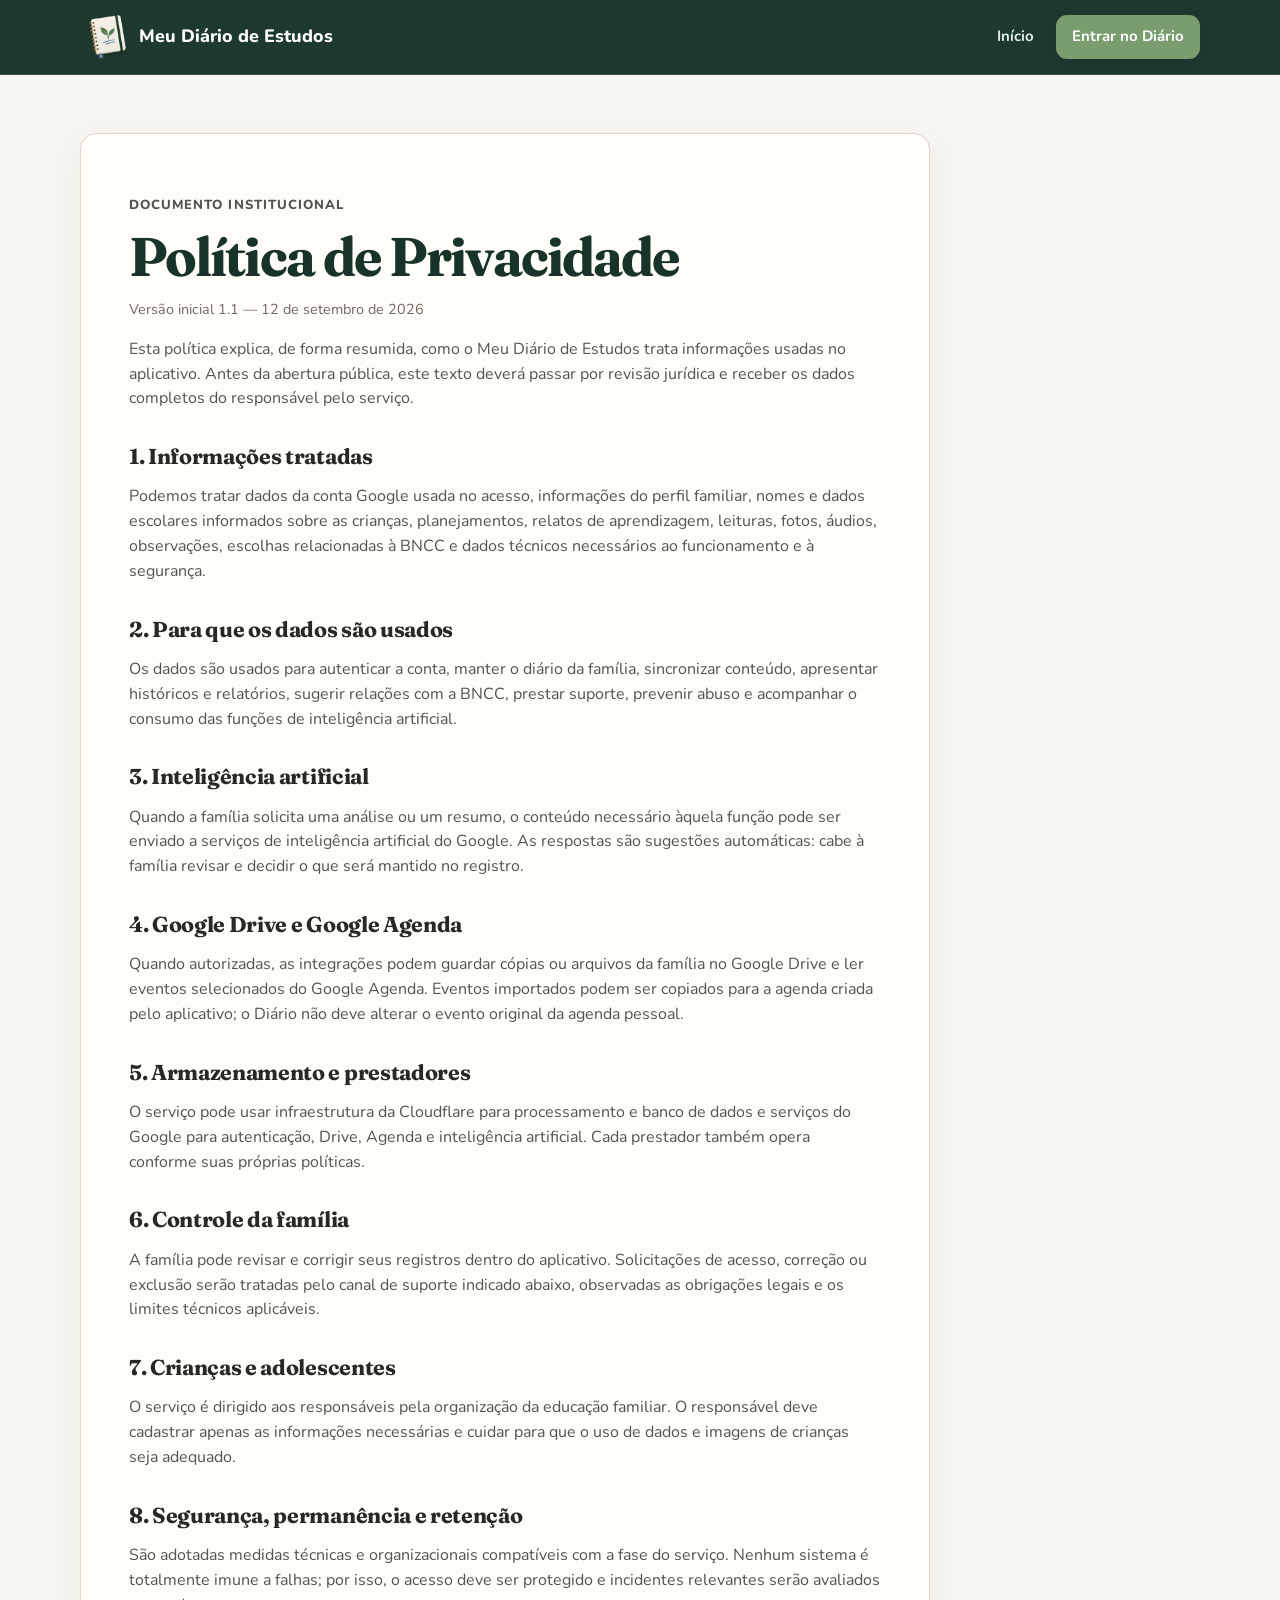
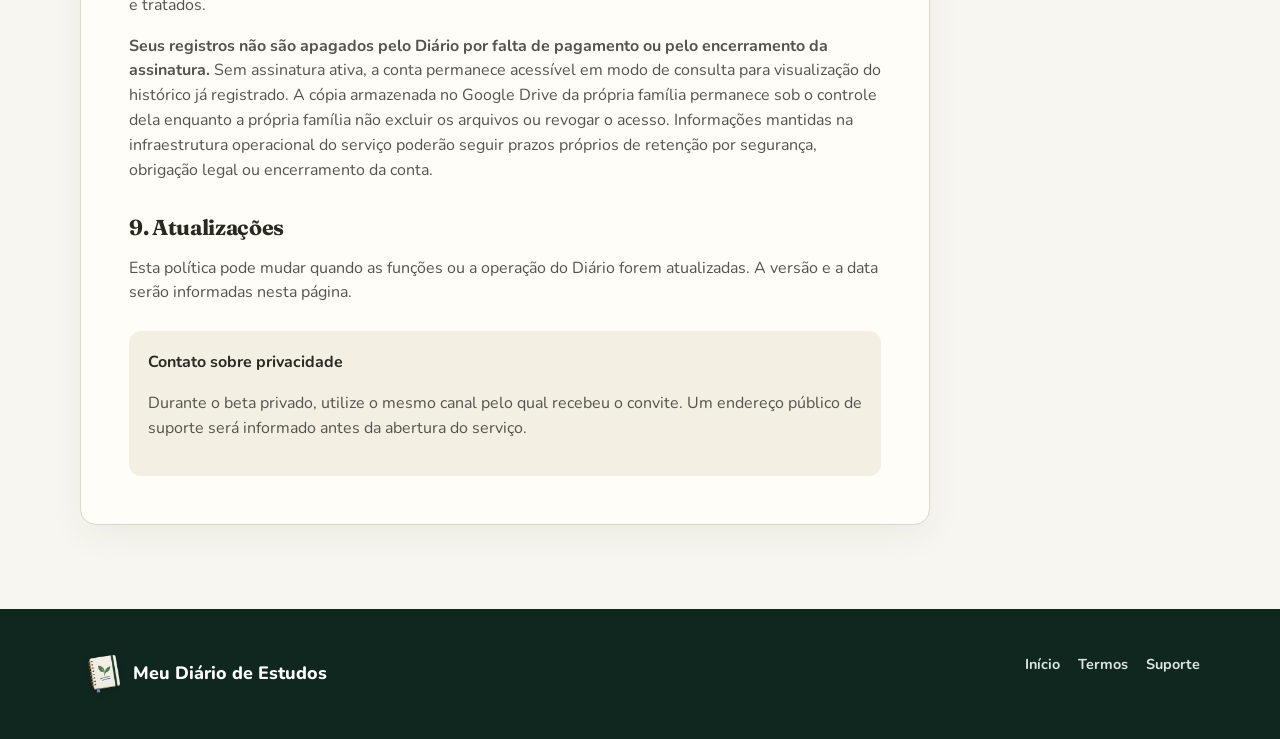
==== privacidade.html @ 9a55ae04 "Add files via upload" ====
<!doctype html><html lang="pt-BR"><head><meta charset="utf-8"><meta name="viewport" content="width=device-width,initial-scale=1"><meta name="theme-color" content="#17332a"><meta name="description" content="Política de Privacidade do Meu Diário de Estudos."><link rel="canonical" href="https://www.meudiariodeestudos.com.br/privacidade.html"><meta property="og:type" content="website"><meta property="og:locale" content="pt_BR"><meta property="og:site_name" content="Meu Diário de Estudos"><meta property="og:title" content="Política de Privacidade — Meu Diário de Estudos"><meta property="og:description" content="Saiba como o Diário trata os dados da sua família."><meta property="og:url" content="https://www.meudiariodeestudos.com.br/privacidade.html"><meta property="og:image" content="https://www.meudiariodeestudos.com.br/card-whatsapp-v2.jpg"><meta property="og:image:secure_url" content="https://www.meudiariodeestudos.com.br/card-whatsapp-v2.jpg"><meta property="og:image:type" content="image/jpeg"><meta property="og:image:width" content="1200"><meta property="og:image:height" content="630"><meta property="og:image:alt" content="Meu Diário de Estudos — planejamento, registros e BNCC em um só lugar"><meta name="twitter:card" content="summary_large_image"><meta name="twitter:image" content="https://www.meudiariodeestudos.com.br/card-whatsapp-v2.jpg"><link rel="icon" type="image/png" href="favicon-64.png"><title>Política de Privacidade — Meu Diário de Estudos</title><link rel="stylesheet" href="styles.css?v=1.5"></head><body>
<header class="site-header"><div class="container header-inner"><a class="brand" href="index.html"><img class="brand-mark" src="logo-diario.png?v=1.5" alt="" aria-hidden="true"><span>Meu Diário de Estudos</span></a><nav class="nav"><a href="index.html">Início</a><a class="nav-cta" href="https://app.meudiariodeestudos.com.br/">Entrar no Diário</a></nav></div></header>
<main class="legal-main"><div class="container"><article class="legal-card"><p class="section-kicker">Documento institucional</p><h1>Política de Privacidade</h1><p class="updated">Versão inicial 1.1 — 12 de setembro de 2026</p>
<p>Esta política explica, de forma resumida, como o Meu Diário de Estudos trata informações usadas no aplicativo. Antes da abertura pública, este texto deverá passar por revisão jurídica e receber os dados completos do responsável pelo serviço.</p>
<h2>1. Informações tratadas</h2><p>Podemos tratar dados da conta Google usada no acesso, informações do perfil familiar, nomes e dados escolares informados sobre as crianças, planejamentos, relatos de aprendizagem, leituras, fotos, áudios, observações, escolhas relacionadas à BNCC e dados técnicos necessários ao funcionamento e à segurança.</p>
<h2>2. Para que os dados são usados</h2><p>Os dados são usados para autenticar a conta, manter o diário da família, sincronizar conteúdo, apresentar históricos e relatórios, sugerir relações com a BNCC, prestar suporte, prevenir abuso e acompanhar o consumo das funções de inteligência artificial.</p>
<h2>3. Inteligência artificial</h2><p>Quando a família solicita uma análise ou um resumo, o conteúdo necessário àquela função pode ser enviado a serviços de inteligência artificial do Google. As respostas são sugestões automáticas: cabe à família revisar e decidir o que será mantido no registro.</p>
<h2>4. Google Drive e Google Agenda</h2><p>Quando autorizadas, as integrações podem guardar cópias ou arquivos da família no Google Drive e ler eventos selecionados do Google Agenda. Eventos importados podem ser copiados para a agenda criada pelo aplicativo; o Diário não deve alterar o evento original da agenda pessoal.</p>
<h2>5. Armazenamento e prestadores</h2><p>O serviço pode usar infraestrutura da Cloudflare para processamento e banco de dados e serviços do Google para autenticação, Drive, Agenda e inteligência artificial. Cada prestador também opera conforme suas próprias políticas.</p>
<h2>6. Controle da família</h2><p>A família pode revisar e corrigir seus registros dentro do aplicativo. Solicitações de acesso, correção ou exclusão serão tratadas pelo canal de suporte indicado abaixo, observadas as obrigações legais e os limites técnicos aplicáveis.</p>
<h2>7. Crianças e adolescentes</h2><p>O serviço é dirigido aos responsáveis pela organização da educação familiar. O responsável deve cadastrar apenas as informações necessárias e cuidar para que o uso de dados e imagens de crianças seja adequado.</p>
<h2>8. Segurança, permanência e retenção</h2><p>São adotadas medidas técnicas e organizacionais compatíveis com a fase do serviço. Nenhum sistema é totalmente imune a falhas; por isso, o acesso deve ser protegido e incidentes relevantes serão avaliados e tratados.</p><p><strong>Seus registros não são apagados pelo Diário por falta de pagamento ou pelo encerramento da assinatura.</strong> Sem assinatura ativa, a conta permanece acessível em modo de consulta para visualização do histórico já registrado. A cópia armazenada no Google Drive da própria família permanece sob o controle dela enquanto a própria família não excluir os arquivos ou revogar o acesso. Informações mantidas na infraestrutura operacional do serviço poderão seguir prazos próprios de retenção por segurança, obrigação legal ou encerramento da conta.</p>
<h2>9. Atualizações</h2><p>Esta política pode mudar quando as funções ou a operação do Diário forem atualizadas. A versão e a data serão informadas nesta página.</p>
<div class="support-box"><strong>Contato sobre privacidade</strong><p>Durante o beta privado, utilize o mesmo canal pelo qual recebeu o convite. Um endereço público de suporte será informado antes da abertura do serviço.</p></div>
</article></div></main><footer class="site-footer"><div class="container footer-grid"><div class="footer-brand"><a class="brand" href="index.html"><img class="brand-mark" src="logo-diario.png?v=1.5" alt="" aria-hidden="true"><span>Meu Diário de Estudos</span></a></div><nav class="footer-links"><a href="index.html">Início</a><a href="termos.html">Termos</a><a href="suporte.html">Suporte</a></nav></div></footer></body></html>
---- styles.css ----
@import url('https://fonts.googleapis.com/css2?family=Fraunces:opsz,wght@9..144,700;9..144,800&family=Nunito:wght@400;600;700;800&display=swap');

:root {
  --forest: #17332a;
  --forest-2: #21483b;
  --ink: #292922;
  --muted: #6d6a61;
  --paper: #fffdf8;
  --cream: #f3efe3;
  --sand: #e7dfcf;
  --blue: #6b8cae;
  --green: #7a9d6f;
  --gold: #d49b36;
  --line: #ded6c7;
  --shadow: 0 18px 50px rgba(23, 51, 42, .12);
}

* { box-sizing: border-box; }
html { scroll-behavior: smooth; }
body {
  margin: 0;
  background: #f8f6f0;
  color: var(--ink);
  font-family: "Nunito", Arial, Helvetica, sans-serif;
  font-size: 16px;
  line-height: 1.55;
}
a { color: inherit; }
img, svg { display: block; }
.container { width: min(1120px, calc(100% - 40px)); margin-inline: auto; }
.skip-link { position: fixed; left: 12px; top: -80px; z-index: 100; background: #fff; padding: 10px 14px; border-radius: 8px; }
.skip-link:focus { top: 12px; }

.site-header {
  position: sticky;
  top: 0;
  z-index: 30;
  color: #fff;
  background: rgba(23, 51, 42, .97);
  border-bottom: 1px solid rgba(255,255,255,.12);
  backdrop-filter: blur(10px);
}
.header-inner { min-height: 74px; display: flex; align-items: center; justify-content: space-between; gap: 24px; }
.brand { display: inline-flex; align-items: center; gap: 11px; text-decoration: none; font-weight: 800; font-size: 1.12rem; white-space: nowrap; }
.brand-mark { width: 48px; height: 48px; object-fit: contain; filter: drop-shadow(0 2px 2px rgba(0,0,0,.16)); }
.nav { display: flex; align-items: center; gap: 22px; }
.nav a { color: #e4ece8; text-decoration: none; font-weight: 700; font-size: .94rem; }
.nav a:hover, .nav a:focus-visible { color: #fff; }
.nav .nav-cta { background: var(--green); color: #fff; padding: 10px 16px; border-radius: 11px; box-shadow: 0 5px 14px rgba(5, 24, 17, .18); }
.nav .nav-cta:hover, .nav .nav-cta:focus-visible { background: #86a77c; color: #fff; }

.hero { position: relative; overflow: hidden; background: var(--forest); color: #fff; padding: 82px 0 94px; }
.hero::before { content: ""; position: absolute; inset: 0; background: radial-gradient(circle at 78% 18%, rgba(122,157,111,.26), transparent 30%), radial-gradient(circle at 5% 95%, rgba(107,140,174,.20), transparent 28%); }
.hero-grid { position: relative; display: grid; grid-template-columns: 1.08fr .92fr; gap: 58px; align-items: center; }
.eyebrow { display: inline-flex; align-items: center; gap: 8px; margin: 0 0 18px; color: #cfddd7; font-weight: 800; font-size: .83rem; letter-spacing: .07em; text-transform: uppercase; }
.eyebrow-dot { width: 8px; height: 8px; border-radius: 50%; background: #9abc8f; }
h1, h2 { font-family: "Fraunces", Georgia, serif; }
h1 { margin: 0; max-width: 740px; font-size: clamp(2.45rem, 6vw, 4.6rem); line-height: 1.02; letter-spacing: -.035em; }
.hero-copy { max-width: 650px; margin: 25px 0 0; color: #d7e1dc; font-size: clamp(1.05rem, 2vw, 1.22rem); }
.actions { display: flex; gap: 12px; flex-wrap: wrap; margin-top: 30px; }
.button { display: inline-flex; align-items: center; justify-content: center; min-height: 48px; padding: 11px 19px; border-radius: 11px; text-decoration: none; font-weight: 700; border: 2px solid transparent; transition: transform .16s ease, background .16s ease, border-color .16s ease, box-shadow .16s ease; }
.button.primary { background: var(--green); color: #fff; box-shadow: 0 6px 16px rgba(5, 24, 17, .18); }
.button.primary:hover, .button.primary:focus-visible { background: #86a77c; }
.button.secondary { border-color: rgba(255,255,255,.68); color: #fff; background: transparent; }
.button.secondary:hover, .button.secondary:focus-visible { background: rgba(255,255,255,.08); border-color: #fff; }
.button.light { background: var(--paper); color: var(--forest); border-color: var(--line); }
.button.light:hover, .button.light:focus-visible { background: var(--cream); border-color: #c8bfaf; }
.button:hover { transform: translateY(-1px); }
.button:focus-visible, .nav a:focus-visible, .footer-links a:focus-visible { outline: 3px solid #d5b36b; outline-offset: 3px; }

.product-card { position: relative; background: var(--paper); color: var(--ink); border: 1px solid rgba(255,255,255,.4); border-radius: 20px; padding: 18px; box-shadow: 0 28px 65px rgba(4,19,14,.32); }
.product-bar { background: var(--forest-2); color: #fff; border-radius: 12px 12px 5px 5px; padding: 12px 14px; display: flex; justify-content: space-between; align-items: center; }
.product-title { font-weight: 800; }
.sync { font-size: .78rem; color: #d7e1dc; }
.product-tabs { display: grid; grid-template-columns: repeat(4, 1fr); gap: 4px; padding: 8px 0 14px; border-bottom: 1px solid var(--line); }
.product-tabs span { text-align: center; color: var(--muted); font-weight: 700; font-size: .76rem; padding: 7px 3px; }
.product-tabs .active { color: var(--forest); background: var(--cream); border-radius: 7px; }
.day-card { margin-top: 14px; border: 1px solid var(--line); border-left: 4px solid var(--blue); border-radius: 10px; padding: 14px; }
.day-meta { color: var(--muted); font-size: .78rem; font-weight: 700; }
.day-title { margin: 3px 0 4px; font-weight: 800; }
.day-text { margin: 0; color: var(--muted); font-size: .88rem; }
.mini-row { display: grid; grid-template-columns: repeat(3, 1fr); gap: 8px; margin-top: 12px; }
.mini { background: var(--cream); border-radius: 9px; padding: 10px 7px; text-align: center; }
.mini strong { display: block; color: var(--forest); font-size: 1.1rem; }
.mini span { color: var(--muted); font-size: .68rem; }

section { padding: 86px 0; }
.ownership { padding: 0; position: relative; z-index: 4; margin-top: -34px; }
.ownership-card {
  display: grid;
  grid-template-columns: auto 1fr minmax(250px, .62fr);
  gap: 22px;
  align-items: center;
  background: var(--paper);
  border: 1px solid var(--line);
  border-radius: 18px;
  padding: 27px 30px;
  box-shadow: var(--shadow);
}
.ownership-icon { width: 54px; height: 54px; display: grid; place-items: center; border-radius: 50%; background: var(--forest); color: #fff; font-size: 1.5rem; font-weight: 900; }
.ownership-copy h2 { margin: 4px 0 7px; font-size: clamp(1.55rem, 3vw, 2.15rem); letter-spacing: -.025em; }
.ownership-copy p { margin: 0; color: var(--muted); }
.ownership-points { display: grid; gap: 8px; padding-left: 22px; border-left: 1px solid var(--line); color: var(--forest); font-weight: 800; font-size: .92rem; }
.section-head { max-width: 720px; margin-bottom: 38px; }
.section-kicker { color: var(--forest); font-weight: 800; font-size: .82rem; letter-spacing: .08em; text-transform: uppercase; }
h2 { margin: 7px 0 12px; font-size: clamp(2rem, 4vw, 3.15rem); line-height: 1.08; letter-spacing: -.035em; }
.section-head p { margin: 0; color: var(--muted); font-size: 1.08rem; }
.features { display: grid; grid-template-columns: repeat(3, 1fr); gap: 18px; }
.feature { background: var(--paper); border: 1px solid var(--line); border-radius: 15px; padding: 28px; box-shadow: 0 8px 24px rgba(23,51,42,.05); }
.feature-icon { width: 42px; height: 42px; display: grid; place-items: center; border-radius: 11px; background: var(--cream); color: var(--forest); font-size: 1.25rem; }
.feature h3 { margin: 17px 0 7px; font-size: 1.13rem; }
.feature p { margin: 0; color: var(--muted); font-size: .96rem; }

.how { background: var(--cream); }
.steps { display: grid; grid-template-columns: repeat(3, 1fr); gap: 28px; counter-reset: step; }
.step { position: relative; padding-top: 60px; }
.step::before { counter-increment: step; content: "0" counter(step); position: absolute; inset: 0 auto auto 0; color: var(--forest); font-size: 2rem; line-height: 1; font-weight: 900; border-bottom: 4px solid var(--green); padding-bottom: 6px; }
.step h3 { margin: 0 0 7px; }
.step p { margin: 0; color: var(--muted); }

.principles-grid { display: grid; grid-template-columns: .85fr 1.15fr; gap: 50px; align-items: start; }
.principles-note { background: var(--forest); color: #fff; border-radius: 18px; padding: 28px; box-shadow: var(--shadow); }
.principles-note h2 { font-size: 2.2rem; margin-top: 0; }
.principles-note p { color: #d7e1dc; }
.check-list { display: grid; gap: 14px; }
.check { display: grid; grid-template-columns: 36px 1fr; gap: 13px; align-items: start; padding: 18px; border: 1px solid var(--line); border-radius: 13px; background: var(--paper); }
.check-badge { width: 36px; height: 36px; display: grid; place-items: center; border-radius: 50%; background: #e3ebdd; color: var(--forest); font-weight: 900; }
.check h3 { margin: 1px 0 3px; font-size: 1rem; }
.check p { margin: 0; color: var(--muted); font-size: .93rem; }

.cta { padding-top: 10px; padding-bottom: 92px; }
.cta-box { background: linear-gradient(125deg, var(--forest), #295444); color: #fff; border-radius: 20px; padding: 42px; display: flex; align-items: center; justify-content: space-between; gap: 30px; }
.cta-box h2 { margin: 0 0 8px; font-size: clamp(1.8rem, 4vw, 2.65rem); }
.cta-box p { margin: 0; color: #d7e1dc; }

.site-footer { background: #10271f; color: #dce6e1; padding: 44px 0; }
.footer-grid { display: flex; justify-content: space-between; gap: 30px; align-items: flex-start; }
.footer-copy { margin-top: 12px; max-width: 460px; color: #bfcfc7; font-size: .9rem; }
.footer-brand { display: grid; gap: 12px; }
.footer-brand .brand-mark { width: 42px; height: 42px; }
.footer-brand .brand { color: #fff; }
.footer-links { display: flex; gap: 18px; flex-wrap: wrap; }
.footer-links a { color: #dce6e1; text-decoration: none; font-weight: 700; font-size: .9rem; }

.legal-main { min-height: calc(100vh - 180px); padding: 58px 0 84px; }
.legal-card { max-width: 850px; background: var(--paper); border: 1px solid var(--line); border-radius: 16px; padding: clamp(24px, 5vw, 48px); box-shadow: 0 10px 35px rgba(23,51,42,.06); }
.legal-card h1 { color: var(--forest); font-size: clamp(2.1rem, 5vw, 3.4rem); }
.legal-card h2 { font-size: 1.35rem; margin-top: 34px; letter-spacing: -.015em; }
.legal-card p, .legal-card li { color: #55534d; }
.legal-card .updated { color: var(--muted); font-size: .9rem; }
.legal-card a { color: var(--forest); font-weight: 700; }
.support-box { margin-top: 26px; padding: 19px; background: var(--cream); border-radius: 12px; }

@media (max-width: 900px) {
  .hero-grid, .principles-grid { grid-template-columns: 1fr; }
  .ownership-card { grid-template-columns: auto 1fr; }
  .ownership-points { grid-column: 2; border-left: 0; padding-left: 0; }
  .hero-grid { gap: 46px; }
  .product-card { max-width: 620px; }
  .features { grid-template-columns: repeat(2, 1fr); }
}
@media (max-width: 700px) {
  .container { width: min(100% - 28px, 1120px); }
  .header-inner { min-height: 66px; }
  .nav a:not(.nav-cta) { display: none; }
  .brand { font-size: 1rem; }
  .brand-mark { width: 31px; height: 31px; }
  .hero { padding: 58px 0 68px; }
  .ownership { margin-top: -24px; }
  .ownership-card { grid-template-columns: 1fr; padding: 23px; }
  .ownership-points { grid-column: auto; border-top: 1px solid var(--line); padding-top: 17px; }
  .features, .steps { grid-template-columns: 1fr; }
  section { padding: 64px 0; }
  .cta-box, .footer-grid { flex-direction: column; align-items: flex-start; }
  .cta-box { padding: 28px; }
  .actions .button { width: 100%; }
}
@media (max-width: 420px) {
  .nav-cta { padding: 9px 11px !important; font-size: .84rem !important; }
  .brand span { max-width: 146px; white-space: normal; line-height: 1.05; }
  .product-card { padding: 11px; }
}
@media (prefers-reduced-motion: reduce) { html { scroll-behavior: auto; } .button:hover { transform: none; } }
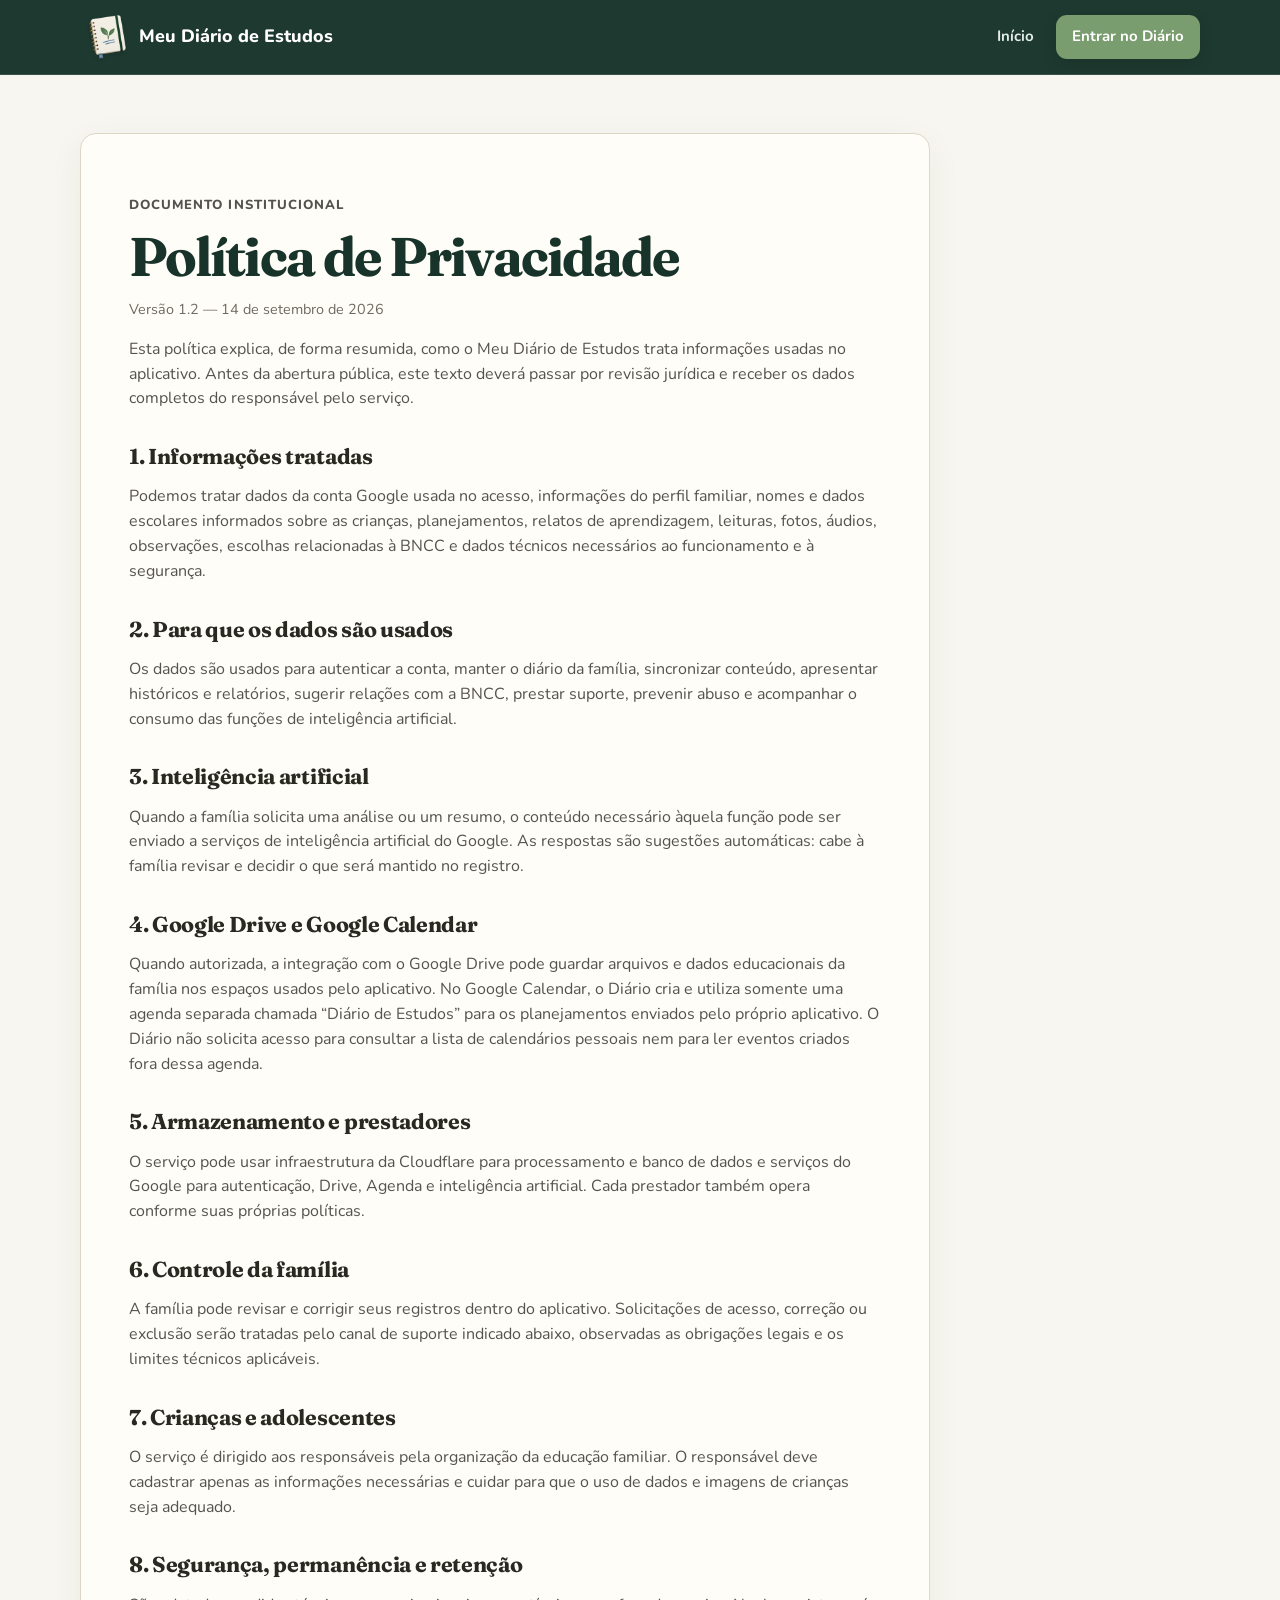
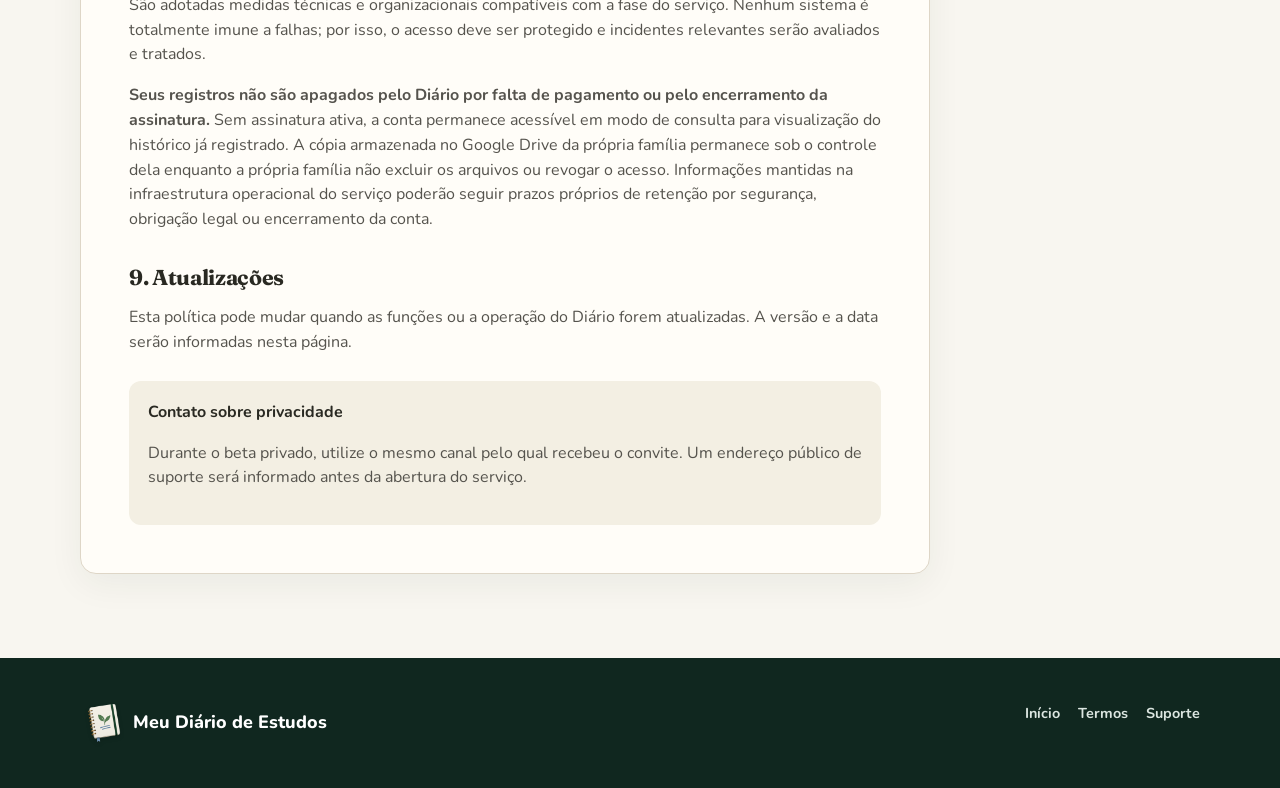
==== commit a6b0ddf8: "Add files via upload" ====
--- a/privacidade.html
+++ b/privacidade.html
@@ -1,15 +1,15 @@
-<!doctype html><html lang="pt-BR"><head><meta charset="utf-8"><meta name="viewport" content="width=device-width,initial-scale=1"><meta name="theme-color" content="#17332a"><meta name="description" content="Política de Privacidade do Meu Diário de Estudos."><link rel="canonical" href="https://www.meudiariodeestudos.com.br/privacidade.html"><meta property="og:type" content="website"><meta property="og:locale" content="pt_BR"><meta property="og:site_name" content="Meu Diário de Estudos"><meta property="og:title" content="Política de Privacidade — Meu Diário de Estudos"><meta property="og:description" content="Saiba como o Diário trata os dados da sua família."><meta property="og:url" content="https://www.meudiariodeestudos.com.br/privacidade.html"><meta property="og:image" content="https://www.meudiariodeestudos.com.br/card-whatsapp-v2.jpg"><meta property="og:image:secure_url" content="https://www.meudiariodeestudos.com.br/card-whatsapp-v2.jpg"><meta property="og:image:type" content="image/jpeg"><meta property="og:image:width" content="1200"><meta property="og:image:height" content="630"><meta property="og:image:alt" content="Meu Diário de Estudos — planejamento, registros e BNCC em um só lugar"><meta name="twitter:card" content="summary_large_image"><meta name="twitter:image" content="https://www.meudiariodeestudos.com.br/card-whatsapp-v2.jpg"><link rel="icon" type="image/png" href="favicon-64.png"><title>Política de Privacidade — Meu Diário de Estudos</title><link rel="stylesheet" href="styles.css?v=1.5"></head><body>
-<header class="site-header"><div class="container header-inner"><a class="brand" href="index.html"><img class="brand-mark" src="logo-diario.png?v=1.5" alt="" aria-hidden="true"><span>Meu Diário de Estudos</span></a><nav class="nav"><a href="index.html">Início</a><a class="nav-cta" href="https://app.meudiariodeestudos.com.br/">Entrar no Diário</a></nav></div></header>
-<main class="legal-main"><div class="container"><article class="legal-card"><p class="section-kicker">Documento institucional</p><h1>Política de Privacidade</h1><p class="updated">Versão inicial 1.1 — 12 de setembro de 2026</p>
+<!doctype html><html lang="pt-BR"><head><meta charset="utf-8"><meta name="viewport" content="width=device-width,initial-scale=1"><meta name="theme-color" content="#17332a"><meta name="description" content="Política de Privacidade do Meu Diário de Estudos."><link rel="canonical" href="https://www.meudiariodeestudos.com.br/privacidade.html"><meta property="og:type" content="website"><meta property="og:locale" content="pt_BR"><meta property="og:site_name" content="Meu Diário de Estudos"><meta property="og:title" content="Política de Privacidade — Meu Diário de Estudos"><meta property="og:description" content="Saiba como o Diário trata os dados da sua família."><meta property="og:url" content="https://www.meudiariodeestudos.com.br/privacidade.html"><meta property="og:image" content="https://www.meudiariodeestudos.com.br/card-whatsapp-v2.jpg"><meta property="og:image:secure_url" content="https://www.meudiariodeestudos.com.br/card-whatsapp-v2.jpg"><meta property="og:image:type" content="image/jpeg"><meta property="og:image:width" content="1200"><meta property="og:image:height" content="630"><meta property="og:image:alt" content="Meu Diário de Estudos — planejamento, registros e BNCC em um só lugar"><meta name="twitter:card" content="summary_large_image"><meta name="twitter:image" content="https://www.meudiariodeestudos.com.br/card-whatsapp-v2.jpg"><link rel="icon" type="image/png" href="favicon-64.png"><title>Política de Privacidade — Meu Diário de Estudos</title><link rel="stylesheet" href="styles.css?v=1.9"></head><body>
+<header class="site-header"><div class="container header-inner"><a class="brand" href="index.html"><img class="brand-mark" src="logo-diario.png?v=1.9" alt="" aria-hidden="true"><span>Meu Diário de Estudos</span></a><nav class="nav"><a href="index.html">Início</a><a class="nav-cta" href="https://app.meudiariodeestudos.com.br/">Entrar no Diário</a></nav></div></header>
+<main class="legal-main"><div class="container"><article class="legal-card"><p class="section-kicker">Documento institucional</p><h1>Política de Privacidade</h1><p class="updated">Versão 1.2 — 14 de setembro de 2026</p>
 <p>Esta política explica, de forma resumida, como o Meu Diário de Estudos trata informações usadas no aplicativo. Antes da abertura pública, este texto deverá passar por revisão jurídica e receber os dados completos do responsável pelo serviço.</p>
 <h2>1. Informações tratadas</h2><p>Podemos tratar dados da conta Google usada no acesso, informações do perfil familiar, nomes e dados escolares informados sobre as crianças, planejamentos, relatos de aprendizagem, leituras, fotos, áudios, observações, escolhas relacionadas à BNCC e dados técnicos necessários ao funcionamento e à segurança.</p>
 <h2>2. Para que os dados são usados</h2><p>Os dados são usados para autenticar a conta, manter o diário da família, sincronizar conteúdo, apresentar históricos e relatórios, sugerir relações com a BNCC, prestar suporte, prevenir abuso e acompanhar o consumo das funções de inteligência artificial.</p>
 <h2>3. Inteligência artificial</h2><p>Quando a família solicita uma análise ou um resumo, o conteúdo necessário àquela função pode ser enviado a serviços de inteligência artificial do Google. As respostas são sugestões automáticas: cabe à família revisar e decidir o que será mantido no registro.</p>
-<h2>4. Google Drive e Google Agenda</h2><p>Quando autorizadas, as integrações podem guardar cópias ou arquivos da família no Google Drive e ler eventos selecionados do Google Agenda. Eventos importados podem ser copiados para a agenda criada pelo aplicativo; o Diário não deve alterar o evento original da agenda pessoal.</p>
+<h2>4. Google Drive e Google Calendar</h2><p>Quando autorizada, a integração com o Google Drive pode guardar arquivos e dados educacionais da família nos espaços usados pelo aplicativo. No Google Calendar, o Diário cria e utiliza somente uma agenda separada chamada “Diário de Estudos” para os planejamentos enviados pelo próprio aplicativo. O Diário não solicita acesso para consultar a lista de calendários pessoais nem para ler eventos criados fora dessa agenda.</p>
 <h2>5. Armazenamento e prestadores</h2><p>O serviço pode usar infraestrutura da Cloudflare para processamento e banco de dados e serviços do Google para autenticação, Drive, Agenda e inteligência artificial. Cada prestador também opera conforme suas próprias políticas.</p>
 <h2>6. Controle da família</h2><p>A família pode revisar e corrigir seus registros dentro do aplicativo. Solicitações de acesso, correção ou exclusão serão tratadas pelo canal de suporte indicado abaixo, observadas as obrigações legais e os limites técnicos aplicáveis.</p>
 <h2>7. Crianças e adolescentes</h2><p>O serviço é dirigido aos responsáveis pela organização da educação familiar. O responsável deve cadastrar apenas as informações necessárias e cuidar para que o uso de dados e imagens de crianças seja adequado.</p>
 <h2>8. Segurança, permanência e retenção</h2><p>São adotadas medidas técnicas e organizacionais compatíveis com a fase do serviço. Nenhum sistema é totalmente imune a falhas; por isso, o acesso deve ser protegido e incidentes relevantes serão avaliados e tratados.</p><p><strong>Seus registros não são apagados pelo Diário por falta de pagamento ou pelo encerramento da assinatura.</strong> Sem assinatura ativa, a conta permanece acessível em modo de consulta para visualização do histórico já registrado. A cópia armazenada no Google Drive da própria família permanece sob o controle dela enquanto a própria família não excluir os arquivos ou revogar o acesso. Informações mantidas na infraestrutura operacional do serviço poderão seguir prazos próprios de retenção por segurança, obrigação legal ou encerramento da conta.</p>
 <h2>9. Atualizações</h2><p>Esta política pode mudar quando as funções ou a operação do Diário forem atualizadas. A versão e a data serão informadas nesta página.</p>
 <div class="support-box"><strong>Contato sobre privacidade</strong><p>Durante o beta privado, utilize o mesmo canal pelo qual recebeu o convite. Um endereço público de suporte será informado antes da abertura do serviço.</p></div>
-</article></div></main><footer class="site-footer"><div class="container footer-grid"><div class="footer-brand"><a class="brand" href="index.html"><img class="brand-mark" src="logo-diario.png?v=1.5" alt="" aria-hidden="true"><span>Meu Diário de Estudos</span></a></div><nav class="footer-links"><a href="index.html">Início</a><a href="termos.html">Termos</a><a href="suporte.html">Suporte</a></nav></div></footer></body></html>
+</article></div></main><footer class="site-footer"><div class="container footer-grid"><div class="footer-brand"><a class="brand" href="index.html"><img class="brand-mark" src="logo-diario.png?v=1.9" alt="" aria-hidden="true"><span>Meu Diário de Estudos</span></a></div><nav class="footer-links"><a href="index.html">Início</a><a href="termos.html">Termos</a><a href="suporte.html">Suporte</a></nav></div></footer></body></html>
--- a/styles.css
+++ b/styles.css
@@ -69,6 +69,7 @@
 .button:focus-visible, .nav a:focus-visible, .footer-links a:focus-visible { outline: 3px solid #d5b36b; outline-offset: 3px; }
 
 .product-card { position: relative; background: var(--paper); color: var(--ink); border: 1px solid rgba(255,255,255,.4); border-radius: 20px; padding: 18px; box-shadow: 0 28px 65px rgba(4,19,14,.32); }
+.product-card-mobile { display: none; }
 .product-bar { background: var(--forest-2); color: #fff; border-radius: 12px 12px 5px 5px; padding: 12px 14px; display: flex; justify-content: space-between; align-items: center; }
 .product-title { font-weight: 800; }
 .sync { font-size: .78rem; color: #d7e1dc; }
@@ -83,6 +84,25 @@
 .mini { background: var(--cream); border-radius: 9px; padding: 10px 7px; text-align: center; }
 .mini strong { display: block; color: var(--forest); font-size: 1.1rem; }
 .mini span { color: var(--muted); font-size: .68rem; }
+.mobile-product-head { background: var(--forest-2); color: #fff; border-radius: 14px 14px 6px 6px; padding: 14px; display: grid; justify-items: center; gap: 7px; }
+.mobile-product-brand { display: flex; align-items: center; gap: 8px; }
+.mobile-product-brand img { width: 29px; height: 29px; object-fit: contain; }
+.mobile-sync { font-size: .72rem; color: #d7e1dc; }
+.mobile-sync span { color: #91b983; }
+.mobile-today-card { border: 1px solid var(--line); border-radius: 12px; padding: 16px; margin: 12px 0; }
+.mobile-today-card h3 { margin: 2px 0 0; font-family: "Fraunces", Georgia, serif; font-size: 1.45rem; }
+.mobile-date { color: var(--muted); font-size: .78rem; }
+.mobile-child { display: grid; grid-template-columns: 1fr auto; gap: 4px 10px; margin-top: 14px; border: 1px solid var(--line); border-radius: 10px; padding: 11px; }
+.mobile-child span { grid-column: 1 / -1; color: var(--muted); font-size: .7rem; }
+.mobile-child strong { font-size: .8rem; }
+.mobile-primary-action { margin-top: 10px; background: var(--green); color: #fff; border-radius: 10px; padding: 11px; text-align: center; font-weight: 800; font-size: .82rem; }
+.mobile-secondary-actions { display: grid; grid-template-columns: 1fr auto; gap: 7px; margin-top: 8px; }
+.mobile-secondary-actions span { border: 1px solid var(--line); border-radius: 9px; padding: 9px 7px; text-align: center; color: var(--forest); font-size: .7rem; font-weight: 800; }
+.mobile-tabbar { display: grid; grid-template-columns: repeat(5, 1fr); margin: 0 -10px -10px; border-top: 1px solid var(--line); background: var(--paper); border-radius: 0 0 15px 15px; overflow: hidden; }
+.mobile-tabbar span { display: grid; justify-items: center; gap: 3px; padding: 9px 2px 8px; color: var(--muted); }
+.mobile-tabbar span.active { color: var(--forest); background: var(--cream); box-shadow: inset 0 3px 0 var(--forest); }
+.mobile-tabbar svg { width: 18px; height: 18px; fill: none; stroke: currentColor; stroke-width: 1.7; stroke-linecap: round; stroke-linejoin: round; }
+.mobile-tabbar b { font-size: .58rem; }
 
 section { padding: 86px 0; }
 .ownership { padding: 0; position: relative; z-index: 4; margin-top: -34px; }
@@ -107,7 +127,8 @@
 .section-head p { margin: 0; color: var(--muted); font-size: 1.08rem; }
 .features { display: grid; grid-template-columns: repeat(3, 1fr); gap: 18px; }
 .feature { background: var(--paper); border: 1px solid var(--line); border-radius: 15px; padding: 28px; box-shadow: 0 8px 24px rgba(23,51,42,.05); }
-.feature-icon { width: 42px; height: 42px; display: grid; place-items: center; border-radius: 11px; background: var(--cream); color: var(--forest); font-size: 1.25rem; }
+.feature-icon { width: 42px; height: 42px; display: grid; place-items: center; border-radius: 11px; background: var(--cream); color: var(--forest); }
+.feature-icon svg { width: 23px; height: 23px; fill: none; stroke: currentColor; stroke-width: 1.7; stroke-linecap: round; stroke-linejoin: round; }
 .feature h3 { margin: 17px 0 7px; font-size: 1.13rem; }
 .feature p { margin: 0; color: var(--muted); font-size: .96rem; }
 
@@ -170,14 +191,34 @@
   .ownership-card { grid-template-columns: 1fr; padding: 23px; }
   .ownership-points { grid-column: auto; border-top: 1px solid var(--line); padding-top: 17px; }
   .features, .steps { grid-template-columns: 1fr; }
+  .feature { display: grid; grid-template-columns: 42px minmax(0, 1fr); column-gap: 14px; row-gap: 11px; align-items: center; padding: 24px; }
+  .feature-icon { grid-column: 1; grid-row: 1; }
+  .feature h3 { grid-column: 2; grid-row: 1; margin: 0; }
+  .feature p { grid-column: 1 / -1; grid-row: 2; margin: 0; }
+  .product-card-desktop { display: none; }
+  .product-card-mobile { display: block; padding: 10px; }
+  .step { display: grid; grid-template-columns: 58px minmax(0, 1fr); column-gap: 15px; row-gap: 7px; align-items: start; padding-top: 0; }
+  .step::before { position: static; grid-column: 1; grid-row: 1 / span 2; justify-self: start; }
+  .step h3 { grid-column: 2; grid-row: 1; margin: 3px 0 0; }
+  .step p { grid-column: 2; grid-row: 2; }
+  .ownership-card { grid-template-columns: 54px minmax(0, 1fr); gap: 13px 15px; }
+  .ownership-icon { grid-column: 1; grid-row: 1 / span 2; align-self: start; }
+  .ownership-copy { display: contents; }
+  .ownership-copy .section-kicker { grid-column: 2; grid-row: 1; align-self: end; }
+  .ownership-copy h2 { grid-column: 2; grid-row: 2; margin: 0; }
+  .ownership-copy p { grid-column: 1 / -1; grid-row: 3; margin-top: 7px; }
+  .ownership-points { grid-column: 1 / -1; grid-row: 4; }
   section { padding: 64px 0; }
   .cta-box, .footer-grid { flex-direction: column; align-items: flex-start; }
   .cta-box { padding: 28px; }
   .actions .button { width: 100%; }
 }
 @media (max-width: 420px) {
-  .nav-cta { padding: 9px 11px !important; font-size: .84rem !important; }
-  .brand span { max-width: 146px; white-space: normal; line-height: 1.05; }
+  .header-inner { gap: 8px; }
+  .site-header .brand { gap: 7px; font-size: .82rem; }
+  .site-header .brand-mark { width: 28px; height: 28px; }
+  .site-header .brand span { max-width: none; white-space: nowrap; line-height: 1; }
+  .nav-cta { padding: 8px 9px !important; font-size: .72rem !important; white-space: nowrap; }
   .product-card { padding: 11px; }
 }
 @media (prefers-reduced-motion: reduce) { html { scroll-behavior: auto; } .button:hover { transform: none; } }
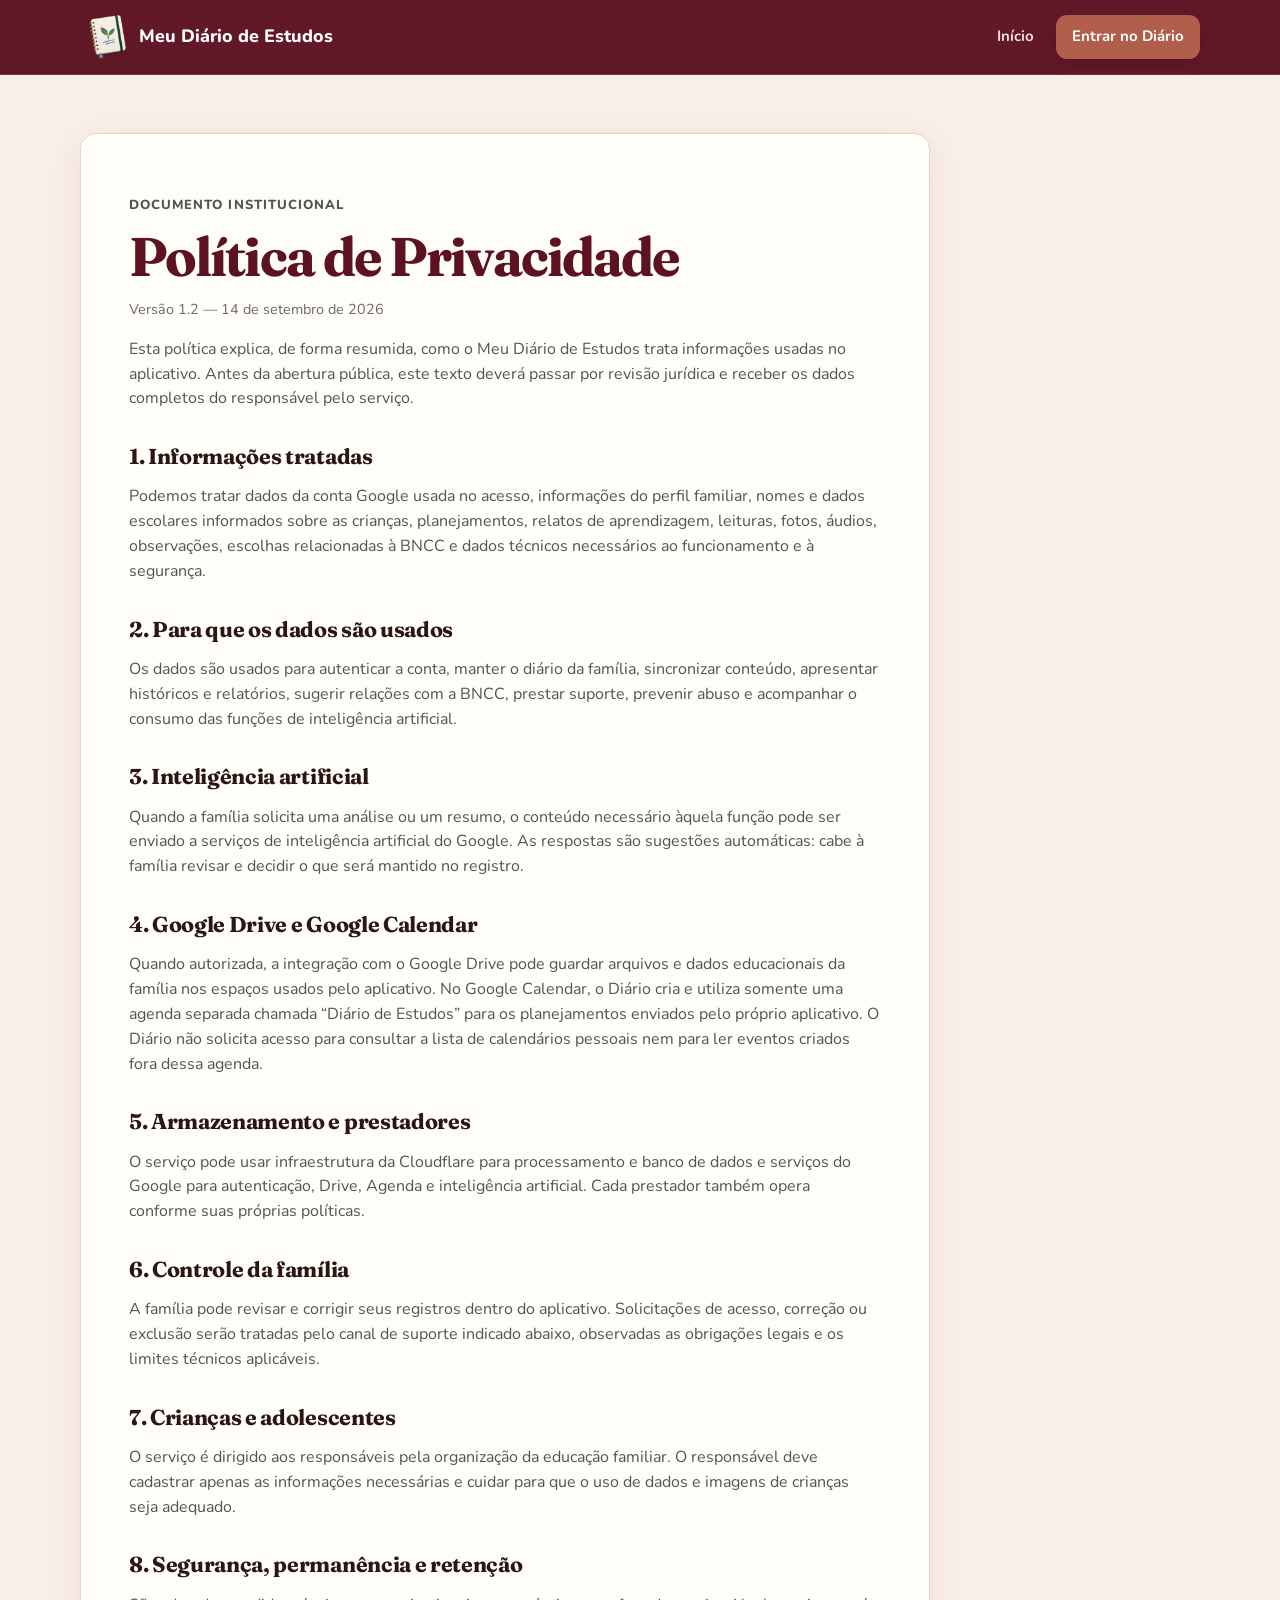
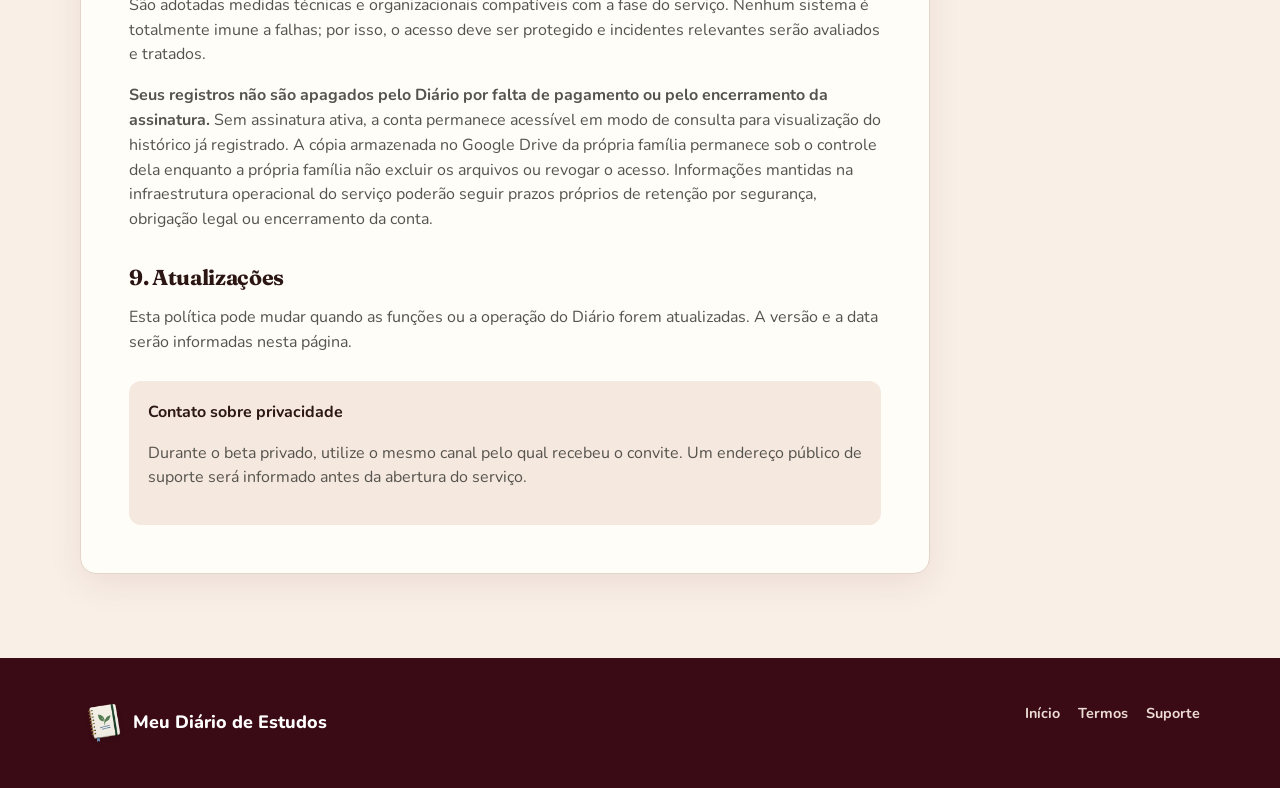
==== commit 75a9689d: "Add files via upload" ====
--- a/privacidade.html
+++ b/privacidade.html
@@ -1,4 +1,4 @@
-<!doctype html><html lang="pt-BR"><head><meta charset="utf-8"><meta name="viewport" content="width=device-width,initial-scale=1"><meta name="theme-color" content="#17332a"><meta name="description" content="Política de Privacidade do Meu Diário de Estudos."><link rel="canonical" href="https://www.meudiariodeestudos.com.br/privacidade.html"><meta property="og:type" content="website"><meta property="og:locale" content="pt_BR"><meta property="og:site_name" content="Meu Diário de Estudos"><meta property="og:title" content="Política de Privacidade — Meu Diário de Estudos"><meta property="og:description" content="Saiba como o Diário trata os dados da sua família."><meta property="og:url" content="https://www.meudiariodeestudos.com.br/privacidade.html"><meta property="og:image" content="https://www.meudiariodeestudos.com.br/card-whatsapp-v2.jpg"><meta property="og:image:secure_url" content="https://www.meudiariodeestudos.com.br/card-whatsapp-v2.jpg"><meta property="og:image:type" content="image/jpeg"><meta property="og:image:width" content="1200"><meta property="og:image:height" content="630"><meta property="og:image:alt" content="Meu Diário de Estudos — planejamento, registros e BNCC em um só lugar"><meta name="twitter:card" content="summary_large_image"><meta name="twitter:image" content="https://www.meudiariodeestudos.com.br/card-whatsapp-v2.jpg"><link rel="icon" type="image/png" href="favicon-64.png"><title>Política de Privacidade — Meu Diário de Estudos</title><link rel="stylesheet" href="styles.css?v=1.9"></head><body>
+<!doctype html><html lang="pt-BR"><head><meta charset="utf-8"><meta name="viewport" content="width=device-width,initial-scale=1"><meta name="theme-color" content="#5c1221"><meta name="description" content="Política de Privacidade do Meu Diário de Estudos."><link rel="canonical" href="https://www.meudiariodeestudos.com.br/privacidade.html"><meta property="og:type" content="website"><meta property="og:locale" content="pt_BR"><meta property="og:site_name" content="Meu Diário de Estudos"><meta property="og:title" content="Política de Privacidade — Meu Diário de Estudos"><meta property="og:description" content="Saiba como o Diário trata os dados da sua família."><meta property="og:url" content="https://www.meudiariodeestudos.com.br/privacidade.html"><meta property="og:image" content="https://www.meudiariodeestudos.com.br/card-whatsapp-v2.jpg"><meta property="og:image:secure_url" content="https://www.meudiariodeestudos.com.br/card-whatsapp-v2.jpg"><meta property="og:image:type" content="image/jpeg"><meta property="og:image:width" content="1200"><meta property="og:image:height" content="630"><meta property="og:image:alt" content="Meu Diário de Estudos — planejamento, registros e BNCC em um só lugar"><meta name="twitter:card" content="summary_large_image"><meta name="twitter:image" content="https://www.meudiariodeestudos.com.br/card-whatsapp-v2.jpg"><link rel="icon" type="image/png" href="favicon-64.png"><title>Política de Privacidade — Meu Diário de Estudos</title><link rel="stylesheet" href="styles.css?v=1.10"></head><body>
 <header class="site-header"><div class="container header-inner"><a class="brand" href="index.html"><img class="brand-mark" src="logo-diario.png?v=1.9" alt="" aria-hidden="true"><span>Meu Diário de Estudos</span></a><nav class="nav"><a href="index.html">Início</a><a class="nav-cta" href="https://app.meudiariodeestudos.com.br/">Entrar no Diário</a></nav></div></header>
 <main class="legal-main"><div class="container"><article class="legal-card"><p class="section-kicker">Documento institucional</p><h1>Política de Privacidade</h1><p class="updated">Versão 1.2 — 14 de setembro de 2026</p>
 <p>Esta política explica, de forma resumida, como o Meu Diário de Estudos trata informações usadas no aplicativo. Antes da abertura pública, este texto deverá passar por revisão jurídica e receber os dados completos do responsável pelo serviço.</p>
--- a/styles.css
+++ b/styles.css
@@ -1,25 +1,26 @@
 @import url('https://fonts.googleapis.com/css2?family=Fraunces:opsz,wght@9..144,700;9..144,800&family=Nunito:wght@400;600;700;800&display=swap');
 
 :root {
-  --forest: #17332a;
-  --forest-2: #21483b;
-  --ink: #292922;
+  --marsala: #5c1221;
+  --marsala-2: #7a1b2c;
+  --marsala-deep: #3a0b15;
+  --ink: #2b1614;
   --muted: #6d6a61;
   --paper: #fffdf8;
-  --cream: #f3efe3;
-  --sand: #e7dfcf;
-  --blue: #6b8cae;
-  --green: #7a9d6f;
-  --gold: #d49b36;
-  --line: #ded6c7;
-  --shadow: 0 18px 50px rgba(23, 51, 42, .12);
+  --cream: #f5e8df;
+  --sand: #e8d8cc;
+  --blue: #c97a63;
+  --green: #b15e4c;
+  --gold: #d4a24c;
+  --line: #e3d5c8;
+  --shadow: 0 18px 50px rgba(92, 18, 33, .16);
 }
 
 * { box-sizing: border-box; }
 html { scroll-behavior: smooth; }
 body {
   margin: 0;
-  background: #f8f6f0;
+  background: #f9efe6;
   color: var(--ink);
   font-family: "Nunito", Arial, Helvetica, sans-serif;
   font-size: 16px;
@@ -36,7 +37,7 @@
   top: 0;
   z-index: 30;
   color: #fff;
-  background: rgba(23, 51, 42, .97);
+  background: rgba(92, 18, 33, .97);
   border-bottom: 1px solid rgba(255,255,255,.12);
   backdrop-filter: blur(10px);
 }
@@ -44,63 +45,63 @@
 .brand { display: inline-flex; align-items: center; gap: 11px; text-decoration: none; font-weight: 800; font-size: 1.12rem; white-space: nowrap; }
 .brand-mark { width: 48px; height: 48px; object-fit: contain; filter: drop-shadow(0 2px 2px rgba(0,0,0,.16)); }
 .nav { display: flex; align-items: center; gap: 22px; }
-.nav a { color: #e4ece8; text-decoration: none; font-weight: 700; font-size: .94rem; }
+.nav a { color: #f1dfd8; text-decoration: none; font-weight: 700; font-size: .94rem; }
 .nav a:hover, .nav a:focus-visible { color: #fff; }
-.nav .nav-cta { background: var(--green); color: #fff; padding: 10px 16px; border-radius: 11px; box-shadow: 0 5px 14px rgba(5, 24, 17, .18); }
-.nav .nav-cta:hover, .nav .nav-cta:focus-visible { background: #86a77c; color: #fff; }
-
-.hero { position: relative; overflow: hidden; background: var(--forest); color: #fff; padding: 82px 0 94px; }
-.hero::before { content: ""; position: absolute; inset: 0; background: radial-gradient(circle at 78% 18%, rgba(122,157,111,.26), transparent 30%), radial-gradient(circle at 5% 95%, rgba(107,140,174,.20), transparent 28%); }
+.nav .nav-cta { background: var(--green); color: #fff; padding: 10px 16px; border-radius: 11px; box-shadow: 0 5px 14px rgba(58, 11, 21, .28); }
+.nav .nav-cta:hover, .nav .nav-cta:focus-visible { background: #c97a63; color: #fff; }
+
+.hero { position: relative; overflow: hidden; background: var(--marsala); color: #fff; padding: 82px 0 94px; }
+.hero::before { content: ""; position: absolute; inset: 0; background: radial-gradient(circle at 78% 18%, rgba(177,94,76,.28), transparent 30%), radial-gradient(circle at 5% 95%, rgba(212,162,76,.18), transparent 28%); }
 .hero-grid { position: relative; display: grid; grid-template-columns: 1.08fr .92fr; gap: 58px; align-items: center; }
-.eyebrow { display: inline-flex; align-items: center; gap: 8px; margin: 0 0 18px; color: #cfddd7; font-weight: 800; font-size: .83rem; letter-spacing: .07em; text-transform: uppercase; }
-.eyebrow-dot { width: 8px; height: 8px; border-radius: 50%; background: #9abc8f; }
+.eyebrow { display: inline-flex; align-items: center; gap: 8px; margin: 0 0 18px; color: #ecd9d2; font-weight: 800; font-size: .83rem; letter-spacing: .07em; text-transform: uppercase; }
+.eyebrow-dot { width: 8px; height: 8px; border-radius: 50%; background: var(--gold); }
 h1, h2 { font-family: "Fraunces", Georgia, serif; }
 h1 { margin: 0; max-width: 740px; font-size: clamp(2.45rem, 6vw, 4.6rem); line-height: 1.02; letter-spacing: -.035em; }
-.hero-copy { max-width: 650px; margin: 25px 0 0; color: #d7e1dc; font-size: clamp(1.05rem, 2vw, 1.22rem); }
+.hero-copy { max-width: 650px; margin: 25px 0 0; color: #ecdcd4; font-size: clamp(1.05rem, 2vw, 1.22rem); }
 .actions { display: flex; gap: 12px; flex-wrap: wrap; margin-top: 30px; }
 .button { display: inline-flex; align-items: center; justify-content: center; min-height: 48px; padding: 11px 19px; border-radius: 11px; text-decoration: none; font-weight: 700; border: 2px solid transparent; transition: transform .16s ease, background .16s ease, border-color .16s ease, box-shadow .16s ease; }
-.button.primary { background: var(--green); color: #fff; box-shadow: 0 6px 16px rgba(5, 24, 17, .18); }
-.button.primary:hover, .button.primary:focus-visible { background: #86a77c; }
+.button.primary { background: var(--marsala); color: #fff; box-shadow: 0 6px 16px rgba(58, 11, 21, .28); }
+.button.primary:hover, .button.primary:focus-visible { background: var(--marsala-2); }
 .button.secondary { border-color: rgba(255,255,255,.68); color: #fff; background: transparent; }
 .button.secondary:hover, .button.secondary:focus-visible { background: rgba(255,255,255,.08); border-color: #fff; }
-.button.light { background: var(--paper); color: var(--forest); border-color: var(--line); }
-.button.light:hover, .button.light:focus-visible { background: var(--cream); border-color: #c8bfaf; }
+.button.light { background: var(--paper); color: var(--marsala); border-color: var(--line); }
+.button.light:hover, .button.light:focus-visible { background: var(--cream); border-color: #d9c2b3; }
 .button:hover { transform: translateY(-1px); }
 .button:focus-visible, .nav a:focus-visible, .footer-links a:focus-visible { outline: 3px solid #d5b36b; outline-offset: 3px; }
 
-.product-card { position: relative; background: var(--paper); color: var(--ink); border: 1px solid rgba(255,255,255,.4); border-radius: 20px; padding: 18px; box-shadow: 0 28px 65px rgba(4,19,14,.32); }
+.product-card { position: relative; background: var(--paper); color: var(--ink); border: 1px solid rgba(255,255,255,.4); border-radius: 20px; padding: 18px; box-shadow: 0 28px 65px rgba(58,11,21,.35); }
 .product-card-mobile { display: none; }
-.product-bar { background: var(--forest-2); color: #fff; border-radius: 12px 12px 5px 5px; padding: 12px 14px; display: flex; justify-content: space-between; align-items: center; }
+.product-bar { background: var(--marsala-2); color: #fff; border-radius: 12px 12px 5px 5px; padding: 12px 14px; display: flex; justify-content: space-between; align-items: center; }
 .product-title { font-weight: 800; }
-.sync { font-size: .78rem; color: #d7e1dc; }
+.sync { font-size: .78rem; color: #ecdcd4; }
 .product-tabs { display: grid; grid-template-columns: repeat(4, 1fr); gap: 4px; padding: 8px 0 14px; border-bottom: 1px solid var(--line); }
 .product-tabs span { text-align: center; color: var(--muted); font-weight: 700; font-size: .76rem; padding: 7px 3px; }
-.product-tabs .active { color: var(--forest); background: var(--cream); border-radius: 7px; }
+.product-tabs .active { color: var(--marsala); background: var(--cream); border-radius: 7px; }
 .day-card { margin-top: 14px; border: 1px solid var(--line); border-left: 4px solid var(--blue); border-radius: 10px; padding: 14px; }
 .day-meta { color: var(--muted); font-size: .78rem; font-weight: 700; }
 .day-title { margin: 3px 0 4px; font-weight: 800; }
 .day-text { margin: 0; color: var(--muted); font-size: .88rem; }
 .mini-row { display: grid; grid-template-columns: repeat(3, 1fr); gap: 8px; margin-top: 12px; }
 .mini { background: var(--cream); border-radius: 9px; padding: 10px 7px; text-align: center; }
-.mini strong { display: block; color: var(--forest); font-size: 1.1rem; }
+.mini strong { display: block; color: var(--marsala); font-size: 1.1rem; }
 .mini span { color: var(--muted); font-size: .68rem; }
-.mobile-product-head { background: var(--forest-2); color: #fff; border-radius: 14px 14px 6px 6px; padding: 14px; display: grid; justify-items: center; gap: 7px; }
+.mobile-product-head { background: var(--marsala-2); color: #fff; border-radius: 14px 14px 6px 6px; padding: 14px; display: grid; justify-items: center; gap: 7px; }
 .mobile-product-brand { display: flex; align-items: center; gap: 8px; }
 .mobile-product-brand img { width: 29px; height: 29px; object-fit: contain; }
-.mobile-sync { font-size: .72rem; color: #d7e1dc; }
-.mobile-sync span { color: #91b983; }
+.mobile-sync { font-size: .72rem; color: #ecdcd4; }
+.mobile-sync span { color: var(--gold); }
 .mobile-today-card { border: 1px solid var(--line); border-radius: 12px; padding: 16px; margin: 12px 0; }
 .mobile-today-card h3 { margin: 2px 0 0; font-family: "Fraunces", Georgia, serif; font-size: 1.45rem; }
 .mobile-date { color: var(--muted); font-size: .78rem; }
 .mobile-child { display: grid; grid-template-columns: 1fr auto; gap: 4px 10px; margin-top: 14px; border: 1px solid var(--line); border-radius: 10px; padding: 11px; }
 .mobile-child span { grid-column: 1 / -1; color: var(--muted); font-size: .7rem; }
 .mobile-child strong { font-size: .8rem; }
-.mobile-primary-action { margin-top: 10px; background: var(--green); color: #fff; border-radius: 10px; padding: 11px; text-align: center; font-weight: 800; font-size: .82rem; }
+.mobile-primary-action { margin-top: 10px; background: var(--marsala); color: #fff; border-radius: 10px; padding: 11px; text-align: center; font-weight: 800; font-size: .82rem; }
 .mobile-secondary-actions { display: grid; grid-template-columns: 1fr auto; gap: 7px; margin-top: 8px; }
-.mobile-secondary-actions span { border: 1px solid var(--line); border-radius: 9px; padding: 9px 7px; text-align: center; color: var(--forest); font-size: .7rem; font-weight: 800; }
+.mobile-secondary-actions span { border: 1px solid var(--line); border-radius: 9px; padding: 9px 7px; text-align: center; color: var(--marsala); font-size: .7rem; font-weight: 800; }
 .mobile-tabbar { display: grid; grid-template-columns: repeat(5, 1fr); margin: 0 -10px -10px; border-top: 1px solid var(--line); background: var(--paper); border-radius: 0 0 15px 15px; overflow: hidden; }
 .mobile-tabbar span { display: grid; justify-items: center; gap: 3px; padding: 9px 2px 8px; color: var(--muted); }
-.mobile-tabbar span.active { color: var(--forest); background: var(--cream); box-shadow: inset 0 3px 0 var(--forest); }
+.mobile-tabbar span.active { color: var(--marsala); background: var(--cream); box-shadow: inset 0 3px 0 var(--marsala); }
 .mobile-tabbar svg { width: 18px; height: 18px; fill: none; stroke: currentColor; stroke-width: 1.7; stroke-linecap: round; stroke-linejoin: round; }
 .mobile-tabbar b { font-size: .58rem; }
 
@@ -117,17 +118,17 @@
   padding: 27px 30px;
   box-shadow: var(--shadow);
 }
-.ownership-icon { width: 54px; height: 54px; display: grid; place-items: center; border-radius: 50%; background: var(--forest); color: #fff; font-size: 1.5rem; font-weight: 900; }
+.ownership-icon { width: 54px; height: 54px; display: grid; place-items: center; border-radius: 50%; background: var(--marsala); color: #fff; font-size: 1.5rem; font-weight: 900; }
 .ownership-copy h2 { margin: 4px 0 7px; font-size: clamp(1.55rem, 3vw, 2.15rem); letter-spacing: -.025em; }
 .ownership-copy p { margin: 0; color: var(--muted); }
-.ownership-points { display: grid; gap: 8px; padding-left: 22px; border-left: 1px solid var(--line); color: var(--forest); font-weight: 800; font-size: .92rem; }
+.ownership-points { display: grid; gap: 8px; padding-left: 22px; border-left: 1px solid var(--line); color: var(--marsala); font-weight: 800; font-size: .92rem; }
 .section-head { max-width: 720px; margin-bottom: 38px; }
-.section-kicker { color: var(--forest); font-weight: 800; font-size: .82rem; letter-spacing: .08em; text-transform: uppercase; }
+.section-kicker { color: var(--marsala); font-weight: 800; font-size: .82rem; letter-spacing: .08em; text-transform: uppercase; }
 h2 { margin: 7px 0 12px; font-size: clamp(2rem, 4vw, 3.15rem); line-height: 1.08; letter-spacing: -.035em; }
 .section-head p { margin: 0; color: var(--muted); font-size: 1.08rem; }
 .features { display: grid; grid-template-columns: repeat(3, 1fr); gap: 18px; }
-.feature { background: var(--paper); border: 1px solid var(--line); border-radius: 15px; padding: 28px; box-shadow: 0 8px 24px rgba(23,51,42,.05); }
-.feature-icon { width: 42px; height: 42px; display: grid; place-items: center; border-radius: 11px; background: var(--cream); color: var(--forest); }
+.feature { background: var(--paper); border: 1px solid var(--line); border-radius: 15px; padding: 28px; box-shadow: 0 8px 24px rgba(92,18,33,.06); }
+.feature-icon { width: 42px; height: 42px; display: grid; place-items: center; border-radius: 11px; background: var(--cream); color: var(--marsala); }
 .feature-icon svg { width: 23px; height: 23px; fill: none; stroke: currentColor; stroke-width: 1.7; stroke-linecap: round; stroke-linejoin: round; }
 .feature h3 { margin: 17px 0 7px; font-size: 1.13rem; }
 .feature p { margin: 0; color: var(--muted); font-size: .96rem; }
@@ -135,41 +136,41 @@
 .how { background: var(--cream); }
 .steps { display: grid; grid-template-columns: repeat(3, 1fr); gap: 28px; counter-reset: step; }
 .step { position: relative; padding-top: 60px; }
-.step::before { counter-increment: step; content: "0" counter(step); position: absolute; inset: 0 auto auto 0; color: var(--forest); font-size: 2rem; line-height: 1; font-weight: 900; border-bottom: 4px solid var(--green); padding-bottom: 6px; }
+.step::before { counter-increment: step; content: "0" counter(step); position: absolute; inset: 0 auto auto 0; color: var(--marsala); font-size: 2rem; line-height: 1; font-weight: 900; border-bottom: 4px solid var(--green); padding-bottom: 6px; }
 .step h3 { margin: 0 0 7px; }
 .step p { margin: 0; color: var(--muted); }
 
 .principles-grid { display: grid; grid-template-columns: .85fr 1.15fr; gap: 50px; align-items: start; }
-.principles-note { background: var(--forest); color: #fff; border-radius: 18px; padding: 28px; box-shadow: var(--shadow); }
+.principles-note { background: var(--marsala); color: #fff; border-radius: 18px; padding: 28px; box-shadow: var(--shadow); }
 .principles-note h2 { font-size: 2.2rem; margin-top: 0; }
-.principles-note p { color: #d7e1dc; }
+.principles-note p { color: #ecdcd4; }
 .check-list { display: grid; gap: 14px; }
 .check { display: grid; grid-template-columns: 36px 1fr; gap: 13px; align-items: start; padding: 18px; border: 1px solid var(--line); border-radius: 13px; background: var(--paper); }
-.check-badge { width: 36px; height: 36px; display: grid; place-items: center; border-radius: 50%; background: #e3ebdd; color: var(--forest); font-weight: 900; }
+.check-badge { width: 36px; height: 36px; display: grid; place-items: center; border-radius: 50%; background: #f4e1da; color: var(--marsala); font-weight: 900; }
 .check h3 { margin: 1px 0 3px; font-size: 1rem; }
 .check p { margin: 0; color: var(--muted); font-size: .93rem; }
 
 .cta { padding-top: 10px; padding-bottom: 92px; }
-.cta-box { background: linear-gradient(125deg, var(--forest), #295444); color: #fff; border-radius: 20px; padding: 42px; display: flex; align-items: center; justify-content: space-between; gap: 30px; }
+.cta-box { background: linear-gradient(125deg, var(--marsala), var(--marsala-2)); color: #fff; border-radius: 20px; padding: 42px; display: flex; align-items: center; justify-content: space-between; gap: 30px; }
 .cta-box h2 { margin: 0 0 8px; font-size: clamp(1.8rem, 4vw, 2.65rem); }
-.cta-box p { margin: 0; color: #d7e1dc; }
-
-.site-footer { background: #10271f; color: #dce6e1; padding: 44px 0; }
+.cta-box p { margin: 0; color: #ecdcd4; }
+
+.site-footer { background: var(--marsala-deep); color: #ecdcd4; padding: 44px 0; }
 .footer-grid { display: flex; justify-content: space-between; gap: 30px; align-items: flex-start; }
-.footer-copy { margin-top: 12px; max-width: 460px; color: #bfcfc7; font-size: .9rem; }
+.footer-copy { margin-top: 12px; max-width: 460px; color: #d9c3ba; font-size: .9rem; }
 .footer-brand { display: grid; gap: 12px; }
 .footer-brand .brand-mark { width: 42px; height: 42px; }
 .footer-brand .brand { color: #fff; }
 .footer-links { display: flex; gap: 18px; flex-wrap: wrap; }
-.footer-links a { color: #dce6e1; text-decoration: none; font-weight: 700; font-size: .9rem; }
+.footer-links a { color: #ecdcd4; text-decoration: none; font-weight: 700; font-size: .9rem; }
 
 .legal-main { min-height: calc(100vh - 180px); padding: 58px 0 84px; }
-.legal-card { max-width: 850px; background: var(--paper); border: 1px solid var(--line); border-radius: 16px; padding: clamp(24px, 5vw, 48px); box-shadow: 0 10px 35px rgba(23,51,42,.06); }
-.legal-card h1 { color: var(--forest); font-size: clamp(2.1rem, 5vw, 3.4rem); }
+.legal-card { max-width: 850px; background: var(--paper); border: 1px solid var(--line); border-radius: 16px; padding: clamp(24px, 5vw, 48px); box-shadow: 0 10px 35px rgba(92,18,33,.08); }
+.legal-card h1 { color: var(--marsala); font-size: clamp(2.1rem, 5vw, 3.4rem); }
 .legal-card h2 { font-size: 1.35rem; margin-top: 34px; letter-spacing: -.015em; }
 .legal-card p, .legal-card li { color: #55534d; }
 .legal-card .updated { color: var(--muted); font-size: .9rem; }
-.legal-card a { color: var(--forest); font-weight: 700; }
+.legal-card a { color: var(--marsala); font-weight: 700; }
 .support-box { margin-top: 26px; padding: 19px; background: var(--cream); border-radius: 12px; }
 
 @media (max-width: 900px) {
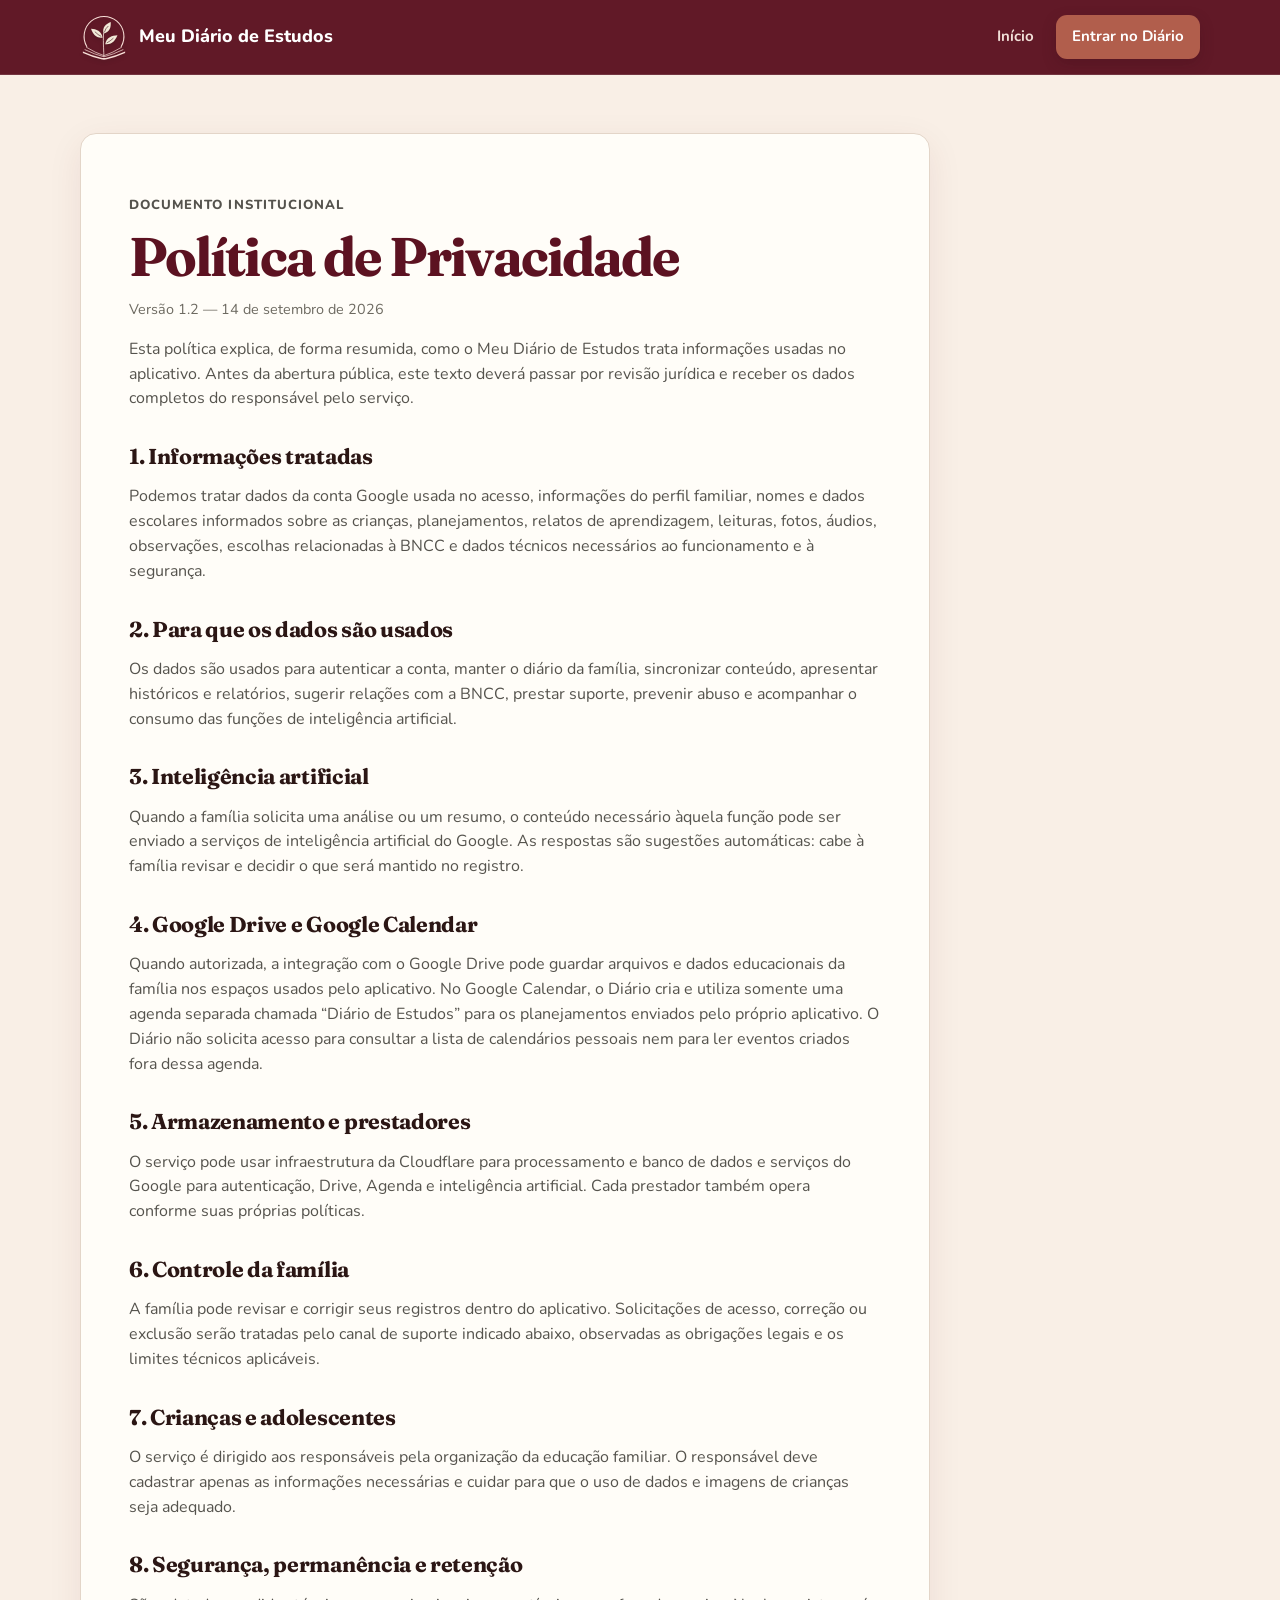
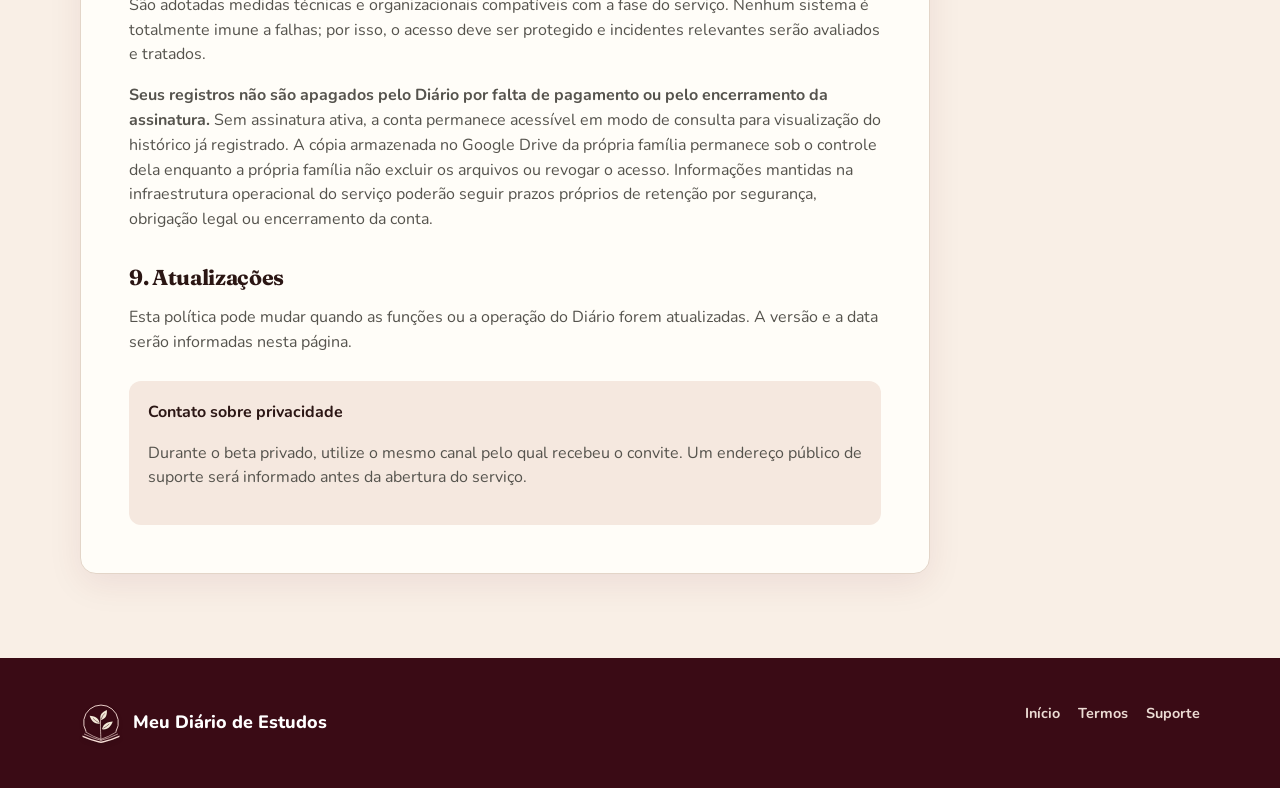
==== commit 56fda4b3: "Add files via upload" ====
--- a/privacidade.html
+++ b/privacidade.html
@@ -1,5 +1,5 @@
-<!doctype html><html lang="pt-BR"><head><meta charset="utf-8"><meta name="viewport" content="width=device-width,initial-scale=1"><meta name="theme-color" content="#5c1221"><meta name="description" content="Política de Privacidade do Meu Diário de Estudos."><link rel="canonical" href="https://www.meudiariodeestudos.com.br/privacidade.html"><meta property="og:type" content="website"><meta property="og:locale" content="pt_BR"><meta property="og:site_name" content="Meu Diário de Estudos"><meta property="og:title" content="Política de Privacidade — Meu Diário de Estudos"><meta property="og:description" content="Saiba como o Diário trata os dados da sua família."><meta property="og:url" content="https://www.meudiariodeestudos.com.br/privacidade.html"><meta property="og:image" content="https://www.meudiariodeestudos.com.br/card-whatsapp-v2.jpg"><meta property="og:image:secure_url" content="https://www.meudiariodeestudos.com.br/card-whatsapp-v2.jpg"><meta property="og:image:type" content="image/jpeg"><meta property="og:image:width" content="1200"><meta property="og:image:height" content="630"><meta property="og:image:alt" content="Meu Diário de Estudos — planejamento, registros e BNCC em um só lugar"><meta name="twitter:card" content="summary_large_image"><meta name="twitter:image" content="https://www.meudiariodeestudos.com.br/card-whatsapp-v2.jpg"><link rel="icon" type="image/png" href="favicon-64.png"><title>Política de Privacidade — Meu Diário de Estudos</title><link rel="stylesheet" href="styles.css?v=1.10"></head><body>
-<header class="site-header"><div class="container header-inner"><a class="brand" href="index.html"><img class="brand-mark" src="logo-diario.png?v=1.9" alt="" aria-hidden="true"><span>Meu Diário de Estudos</span></a><nav class="nav"><a href="index.html">Início</a><a class="nav-cta" href="https://app.meudiariodeestudos.com.br/">Entrar no Diário</a></nav></div></header>
+<!doctype html><html lang="pt-BR"><head><meta charset="utf-8"><meta name="viewport" content="width=device-width,initial-scale=1"><meta name="theme-color" content="#5c1221"><meta name="description" content="Política de Privacidade do Meu Diário de Estudos."><link rel="canonical" href="https://www.meudiariodeestudos.com.br/privacidade.html"><meta property="og:type" content="website"><meta property="og:locale" content="pt_BR"><meta property="og:site_name" content="Meu Diário de Estudos"><meta property="og:title" content="Política de Privacidade — Meu Diário de Estudos"><meta property="og:description" content="Saiba como o Diário trata os dados da sua família."><meta property="og:url" content="https://www.meudiariodeestudos.com.br/privacidade.html"><meta property="og:image" content="https://www.meudiariodeestudos.com.br/card-whatsapp-v3.jpg"><meta property="og:image:secure_url" content="https://www.meudiariodeestudos.com.br/card-whatsapp-v3.jpg"><meta property="og:image:type" content="image/jpeg"><meta property="og:image:width" content="1200"><meta property="og:image:height" content="630"><meta property="og:image:alt" content="Meu Diário de Estudos — planejamento, registros e BNCC em um só lugar"><meta name="twitter:card" content="summary_large_image"><meta name="twitter:image" content="https://www.meudiariodeestudos.com.br/card-whatsapp-v3.jpg"><link rel="icon" href="favicon.ico" sizes="any"><link rel="icon" type="image/svg+xml" href="favicon-v2.svg"><link rel="icon" type="image/png" sizes="32x32" href="favicon-v2-32.png"><link rel="icon" type="image/png" sizes="192x192" href="favicon-v2-192.png"><link rel="apple-touch-icon" sizes="180x180" href="favicon-v2-180.png"><title>Política de Privacidade — Meu Diário de Estudos</title><link rel="stylesheet" href="styles.css?v=1.11"></head><body>
+<header class="site-header"><div class="container header-inner"><a class="brand" href="index.html"><img class="brand-mark" src="logo-diario-v2.svg" alt="" aria-hidden="true"><span>Meu Diário de Estudos</span></a><nav class="nav"><a href="index.html">Início</a><a class="nav-cta" href="https://app.meudiariodeestudos.com.br/">Entrar no Diário</a></nav></div></header>
 <main class="legal-main"><div class="container"><article class="legal-card"><p class="section-kicker">Documento institucional</p><h1>Política de Privacidade</h1><p class="updated">Versão 1.2 — 14 de setembro de 2026</p>
 <p>Esta política explica, de forma resumida, como o Meu Diário de Estudos trata informações usadas no aplicativo. Antes da abertura pública, este texto deverá passar por revisão jurídica e receber os dados completos do responsável pelo serviço.</p>
 <h2>1. Informações tratadas</h2><p>Podemos tratar dados da conta Google usada no acesso, informações do perfil familiar, nomes e dados escolares informados sobre as crianças, planejamentos, relatos de aprendizagem, leituras, fotos, áudios, observações, escolhas relacionadas à BNCC e dados técnicos necessários ao funcionamento e à segurança.</p>
@@ -12,4 +12,4 @@
 <h2>8. Segurança, permanência e retenção</h2><p>São adotadas medidas técnicas e organizacionais compatíveis com a fase do serviço. Nenhum sistema é totalmente imune a falhas; por isso, o acesso deve ser protegido e incidentes relevantes serão avaliados e tratados.</p><p><strong>Seus registros não são apagados pelo Diário por falta de pagamento ou pelo encerramento da assinatura.</strong> Sem assinatura ativa, a conta permanece acessível em modo de consulta para visualização do histórico já registrado. A cópia armazenada no Google Drive da própria família permanece sob o controle dela enquanto a própria família não excluir os arquivos ou revogar o acesso. Informações mantidas na infraestrutura operacional do serviço poderão seguir prazos próprios de retenção por segurança, obrigação legal ou encerramento da conta.</p>
 <h2>9. Atualizações</h2><p>Esta política pode mudar quando as funções ou a operação do Diário forem atualizadas. A versão e a data serão informadas nesta página.</p>
 <div class="support-box"><strong>Contato sobre privacidade</strong><p>Durante o beta privado, utilize o mesmo canal pelo qual recebeu o convite. Um endereço público de suporte será informado antes da abertura do serviço.</p></div>
-</article></div></main><footer class="site-footer"><div class="container footer-grid"><div class="footer-brand"><a class="brand" href="index.html"><img class="brand-mark" src="logo-diario.png?v=1.9" alt="" aria-hidden="true"><span>Meu Diário de Estudos</span></a></div><nav class="footer-links"><a href="index.html">Início</a><a href="termos.html">Termos</a><a href="suporte.html">Suporte</a></nav></div></footer></body></html>
+</article></div></main><footer class="site-footer"><div class="container footer-grid"><div class="footer-brand"><a class="brand" href="index.html"><img class="brand-mark" src="logo-diario-v2.svg" alt="" aria-hidden="true"><span>Meu Diário de Estudos</span></a></div><nav class="footer-links"><a href="index.html">Início</a><a href="termos.html">Termos</a><a href="suporte.html">Suporte</a></nav></div></footer></body></html>
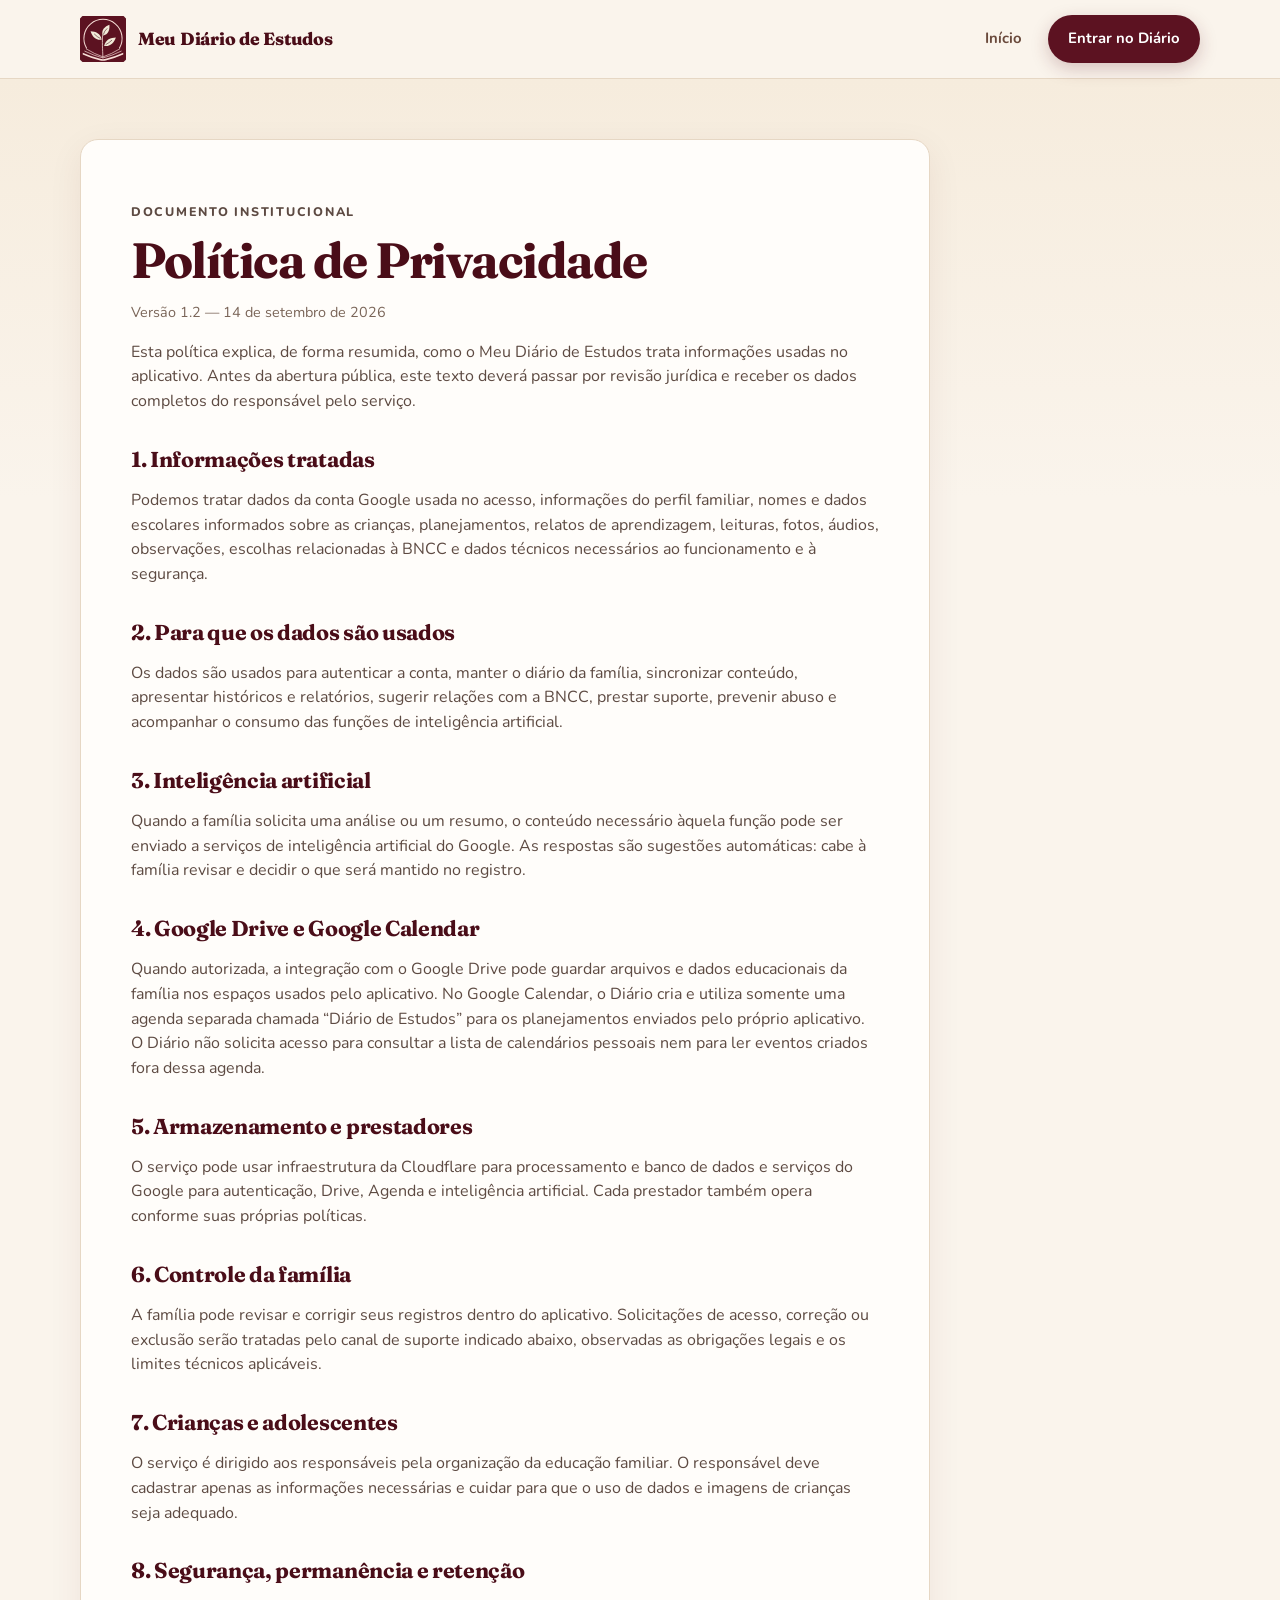
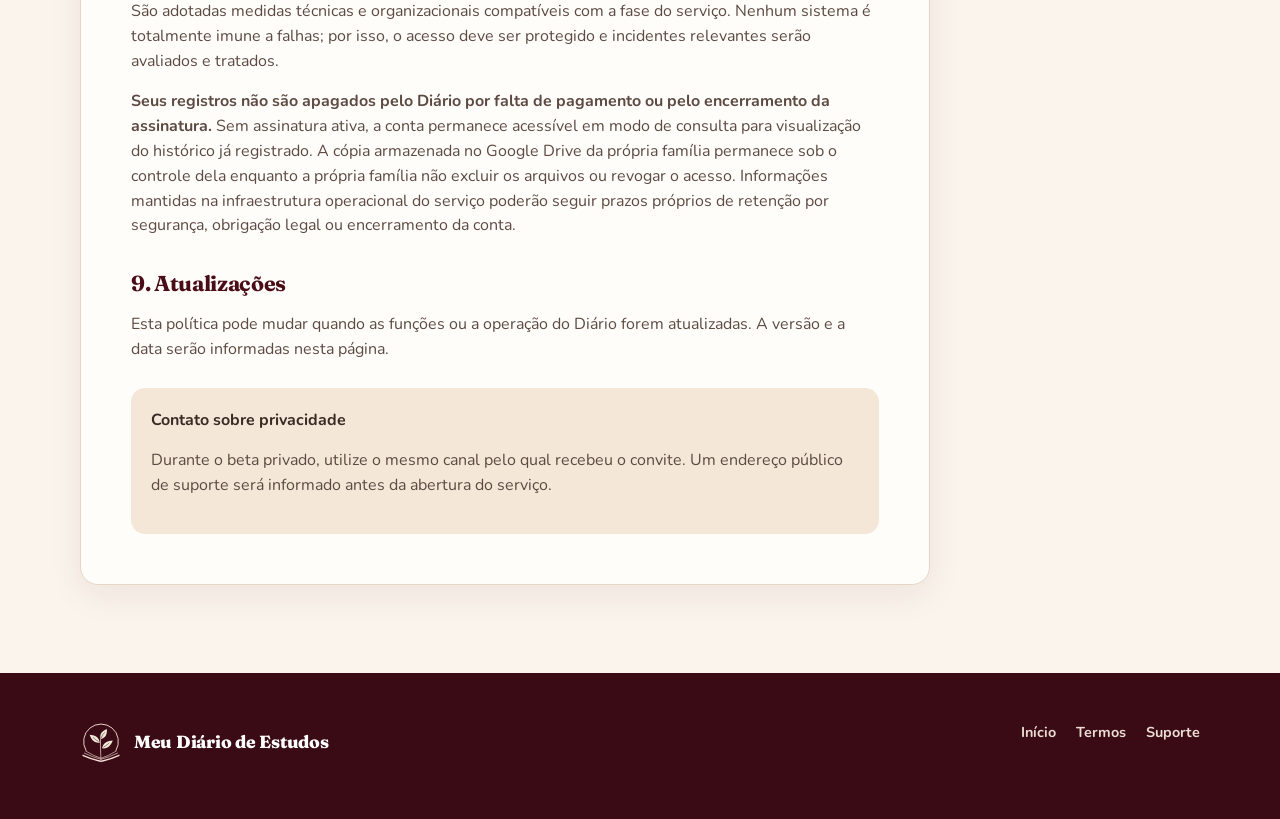
==== commit f564453e: "Add files via upload" ====
--- a/privacidade.html
+++ b/privacidade.html
@@ -1,5 +1,5 @@
-<!doctype html><html lang="pt-BR"><head><meta charset="utf-8"><meta name="viewport" content="width=device-width,initial-scale=1"><meta name="theme-color" content="#5c1221"><meta name="description" content="Política de Privacidade do Meu Diário de Estudos."><link rel="canonical" href="https://www.meudiariodeestudos.com.br/privacidade.html"><meta property="og:type" content="website"><meta property="og:locale" content="pt_BR"><meta property="og:site_name" content="Meu Diário de Estudos"><meta property="og:title" content="Política de Privacidade — Meu Diário de Estudos"><meta property="og:description" content="Saiba como o Diário trata os dados da sua família."><meta property="og:url" content="https://www.meudiariodeestudos.com.br/privacidade.html"><meta property="og:image" content="https://www.meudiariodeestudos.com.br/card-whatsapp-v3.jpg"><meta property="og:image:secure_url" content="https://www.meudiariodeestudos.com.br/card-whatsapp-v3.jpg"><meta property="og:image:type" content="image/jpeg"><meta property="og:image:width" content="1200"><meta property="og:image:height" content="630"><meta property="og:image:alt" content="Meu Diário de Estudos — planejamento, registros e BNCC em um só lugar"><meta name="twitter:card" content="summary_large_image"><meta name="twitter:image" content="https://www.meudiariodeestudos.com.br/card-whatsapp-v3.jpg"><link rel="icon" href="favicon.ico" sizes="any"><link rel="icon" type="image/svg+xml" href="favicon-v2.svg"><link rel="icon" type="image/png" sizes="32x32" href="favicon-v2-32.png"><link rel="icon" type="image/png" sizes="192x192" href="favicon-v2-192.png"><link rel="apple-touch-icon" sizes="180x180" href="favicon-v2-180.png"><title>Política de Privacidade — Meu Diário de Estudos</title><link rel="stylesheet" href="styles.css?v=1.11"></head><body>
-<header class="site-header"><div class="container header-inner"><a class="brand" href="index.html"><img class="brand-mark" src="logo-diario-v2.svg" alt="" aria-hidden="true"><span>Meu Diário de Estudos</span></a><nav class="nav"><a href="index.html">Início</a><a class="nav-cta" href="https://app.meudiariodeestudos.com.br/">Entrar no Diário</a></nav></div></header>
+<!doctype html><html lang="pt-BR"><head><meta charset="utf-8"><meta name="viewport" content="width=device-width,initial-scale=1"><meta name="theme-color" content="#faf4ec"><meta name="description" content="Política de Privacidade do Meu Diário de Estudos."><link rel="canonical" href="https://www.meudiariodeestudos.com.br/privacidade.html"><meta property="og:type" content="website"><meta property="og:locale" content="pt_BR"><meta property="og:site_name" content="Meu Diário de Estudos"><meta property="og:title" content="Política de Privacidade — Meu Diário de Estudos"><meta property="og:description" content="Saiba como o Diário trata os dados da sua família."><meta property="og:url" content="https://www.meudiariodeestudos.com.br/privacidade.html"><meta property="og:image" content="https://www.meudiariodeestudos.com.br/card-whatsapp-v4.jpg"><meta property="og:image:secure_url" content="https://www.meudiariodeestudos.com.br/card-whatsapp-v4.jpg"><meta property="og:image:type" content="image/jpeg"><meta property="og:image:width" content="1200"><meta property="og:image:height" content="630"><meta property="og:image:alt" content="Meu Diário de Estudos — cada experiência educa, cada descoberta merece ser lembrada"><meta name="twitter:card" content="summary_large_image"><meta name="twitter:image" content="https://www.meudiariodeestudos.com.br/card-whatsapp-v4.jpg"><link rel="icon" href="favicon.ico" sizes="any"><link rel="icon" type="image/svg+xml" href="favicon-v2.svg"><link rel="icon" type="image/png" sizes="32x32" href="favicon-v2-32.png"><link rel="icon" type="image/png" sizes="192x192" href="favicon-v2-192.png"><link rel="apple-touch-icon" sizes="180x180" href="favicon-v2-180.png"><title>Política de Privacidade — Meu Diário de Estudos</title><link rel="stylesheet" href="styles.css?v=1.12"></head><body>
+<header class="site-header"><div class="container header-inner"><a class="brand" href="index.html"><img class="brand-mark" src="logo-badge-v2.svg" alt="" aria-hidden="true"><span>Meu Diário de Estudos</span></a><nav class="nav"><a href="index.html">Início</a><a class="nav-cta" href="https://app.meudiariodeestudos.com.br/">Entrar no Diário</a></nav></div></header>
 <main class="legal-main"><div class="container"><article class="legal-card"><p class="section-kicker">Documento institucional</p><h1>Política de Privacidade</h1><p class="updated">Versão 1.2 — 14 de setembro de 2026</p>
 <p>Esta política explica, de forma resumida, como o Meu Diário de Estudos trata informações usadas no aplicativo. Antes da abertura pública, este texto deverá passar por revisão jurídica e receber os dados completos do responsável pelo serviço.</p>
 <h2>1. Informações tratadas</h2><p>Podemos tratar dados da conta Google usada no acesso, informações do perfil familiar, nomes e dados escolares informados sobre as crianças, planejamentos, relatos de aprendizagem, leituras, fotos, áudios, observações, escolhas relacionadas à BNCC e dados técnicos necessários ao funcionamento e à segurança.</p>
--- a/styles.css
+++ b/styles.css
@@ -1,26 +1,29 @@
-@import url('https://fonts.googleapis.com/css2?family=Fraunces:opsz,wght@9..144,700;9..144,800&family=Nunito:wght@400;600;700;800&display=swap');
+@import url('https://fonts.googleapis.com/css2?family=Fraunces:ital,opsz,wght@0,9..144,600;0,9..144,700;0,9..144,800;1,9..144,600&family=Nunito:wght@400;600;700;800&display=swap');
 
 :root {
   --marsala: #5c1221;
   --marsala-2: #7a1b2c;
   --marsala-deep: #3a0b15;
-  --ink: #2b1614;
-  --muted: #6d6a61;
-  --paper: #fffdf8;
-  --cream: #f5e8df;
-  --sand: #e8d8cc;
-  --blue: #c97a63;
-  --green: #b15e4c;
+  --heading: #4a0d18;
+  --copper: #a9663b;
+  --copper-2: #c98a52;
+  --ink: #3b2a24;
+  --muted: #7a6558;
+  --paper: #fffdfa;
+  --shell: #faf4ec;
+  --cream: #f4e7d8;
+  --sand: #ead9c4;
+  --line: #e6d7c4;
   --gold: #d4a24c;
-  --line: #e3d5c8;
-  --shadow: 0 18px 50px rgba(92, 18, 33, .16);
+  --shadow: 0 18px 50px rgba(92, 18, 33, .12);
+  --grain: url("data:image/svg+xml,%3Csvg xmlns='http://www.w3.org/2000/svg' width='180' height='180'%3E%3Cfilter id='n'%3E%3CfeTurbulence type='fractalNoise' baseFrequency='.85' numOctaves='3'/%3E%3CfeColorMatrix type='saturate' values='0'/%3E%3C/filter%3E%3Crect width='180' height='180' filter='url(%23n)' opacity='.5'/%3E%3C/svg%3E");
 }
 
 * { box-sizing: border-box; }
 html { scroll-behavior: smooth; }
 body {
   margin: 0;
-  background: #f9efe6;
+  background: var(--shell);
   color: var(--ink);
   font-family: "Nunito", Arial, Helvetica, sans-serif;
   font-size: 16px;
@@ -28,198 +31,194 @@
 }
 a { color: inherit; }
 img, svg { display: block; }
-.container { width: min(1120px, calc(100% - 40px)); margin-inline: auto; }
+.container { width: min(1120px, calc(100% - 40px)); max-width: 1120px; margin-left: auto; margin-right: auto; }
 .skip-link { position: fixed; left: 12px; top: -80px; z-index: 100; background: #fff; padding: 10px 14px; border-radius: 8px; }
 .skip-link:focus { top: 12px; }
 
+/* ---------- header (claro, como a referência) ---------- */
 .site-header {
-  position: sticky;
-  top: 0;
-  z-index: 30;
-  color: #fff;
-  background: rgba(92, 18, 33, .97);
-  border-bottom: 1px solid rgba(255,255,255,.12);
+  position: sticky; top: 0; z-index: 30;
+  color: var(--heading);
+  background: rgba(250, 244, 236, .94);
+  border-bottom: 1px solid var(--line);
   backdrop-filter: blur(10px);
 }
-.header-inner { min-height: 74px; display: flex; align-items: center; justify-content: space-between; gap: 24px; }
-.brand { display: inline-flex; align-items: center; gap: 11px; text-decoration: none; font-weight: 800; font-size: 1.12rem; white-space: nowrap; }
-.brand-mark { width: 48px; height: 48px; object-fit: contain; filter: drop-shadow(0 2px 2px rgba(0,0,0,.16)); }
-.nav { display: flex; align-items: center; gap: 22px; }
-.nav a { color: #f1dfd8; text-decoration: none; font-weight: 700; font-size: .94rem; }
-.nav a:hover, .nav a:focus-visible { color: #fff; }
-.nav .nav-cta { background: var(--green); color: #fff; padding: 10px 16px; border-radius: 11px; box-shadow: 0 5px 14px rgba(58, 11, 21, .28); }
-.nav .nav-cta:hover, .nav .nav-cta:focus-visible { background: #c97a63; color: #fff; }
-
-.hero { position: relative; overflow: hidden; background: var(--marsala); color: #fff; padding: 82px 0 94px; }
-.hero::before { content: ""; position: absolute; inset: 0; background: radial-gradient(circle at 78% 18%, rgba(177,94,76,.28), transparent 30%), radial-gradient(circle at 5% 95%, rgba(212,162,76,.18), transparent 28%); }
-.hero-grid { position: relative; display: grid; grid-template-columns: 1.08fr .92fr; gap: 58px; align-items: center; }
-.eyebrow { display: inline-flex; align-items: center; gap: 8px; margin: 0 0 18px; color: #ecd9d2; font-weight: 800; font-size: .83rem; letter-spacing: .07em; text-transform: uppercase; }
-.eyebrow-dot { width: 8px; height: 8px; border-radius: 50%; background: var(--gold); }
+.header-inner { min-height: 78px; display: flex; align-items: center; justify-content: space-between; gap: 24px; }
+.brand { display: inline-flex; align-items: center; gap: 12px; text-decoration: none; font-weight: 800; font-size: 1.1rem; white-space: nowrap; color: var(--heading); }
+.brand span { font-family: "Fraunces", Georgia, serif; letter-spacing: -.015em; }
+.brand-mark { width: 46px; height: 46px; object-fit: contain; }
+.brand-tagline { margin: 0 0 0 20px; padding-left: 20px; border-left: 1px solid var(--line); color: var(--muted); font-size: .8rem; line-height: 1.35; max-width: 150px; }
+.nav { display: flex; align-items: center; gap: 26px; }
+.nav a { color: #6a4a3c; text-decoration: none; font-weight: 700; font-size: .93rem; }
+.nav a:hover, .nav a:focus-visible { color: var(--marsala); }
+.nav .nav-cta { background: var(--marsala); color: #fff; padding: 12px 20px; border-radius: 999px; box-shadow: 0 6px 18px rgba(92, 18, 33, .22); }
+.nav .nav-cta:hover, .nav .nav-cta:focus-visible { background: var(--marsala-2); color: #fff; }
+
+/* ---------- hero quente / acobreado ---------- */
+.hero { position: relative; overflow: hidden; color: var(--ink); padding: 92px 0 104px;
+  background:
+    radial-gradient(120% 90% at 82% 8%, rgba(201, 138, 82, .40), transparent 58%),
+    radial-gradient(90% 80% at 6% 96%, rgba(169, 102, 59, .26), transparent 60%),
+    radial-gradient(70% 60% at 50% 0%, rgba(255, 252, 246, .85), transparent 70%),
+    linear-gradient(160deg, #f8ecdd 0%, #f0dfc9 46%, #e8d2b7 100%);
+}
+.hero::before { content: ""; position: absolute; top:0; right:0; bottom:0; left:0; background-image: var(--grain); background-size: 180px 180px; opacity: .16; mix-blend-mode: multiply; pointer-events: none; }
+.hero::after { content: ""; position: absolute; left: 0; right: 0; bottom: 0; height: 90px; background: linear-gradient(to bottom, transparent, rgba(250, 244, 236, .9)); pointer-events: none; }
+.hero-grid { position: relative; z-index: 2; display: grid; grid-template-columns: 1.05fr .95fr; gap: 60px; align-items: center; }
+.eyebrow { display: inline-flex; align-items: center; gap: 10px; margin: 0 0 20px; color: var(--copper); font-weight: 800; font-size: .8rem; letter-spacing: .12em; text-transform: uppercase; }
+.eyebrow-dot { width: 26px; height: 2px; border-radius: 2px; background: var(--copper-2); }
 h1, h2 { font-family: "Fraunces", Georgia, serif; }
-h1 { margin: 0; max-width: 740px; font-size: clamp(2.45rem, 6vw, 4.6rem); line-height: 1.02; letter-spacing: -.035em; }
-.hero-copy { max-width: 650px; margin: 25px 0 0; color: #ecdcd4; font-size: clamp(1.05rem, 2vw, 1.22rem); }
-.actions { display: flex; gap: 12px; flex-wrap: wrap; margin-top: 30px; }
-.button { display: inline-flex; align-items: center; justify-content: center; min-height: 48px; padding: 11px 19px; border-radius: 11px; text-decoration: none; font-weight: 700; border: 2px solid transparent; transition: transform .16s ease, background .16s ease, border-color .16s ease, box-shadow .16s ease; }
-.button.primary { background: var(--marsala); color: #fff; box-shadow: 0 6px 16px rgba(58, 11, 21, .28); }
+h1 { margin: 0; max-width: 680px; color: var(--heading); font-size: clamp(2.4rem, 5.4vw, 4rem); line-height: 1.06; letter-spacing: -.03em; font-weight: 700; }
+.hero-copy { max-width: 560px; margin: 24px 0 0; color: #6b5245; font-size: clamp(1.03rem, 1.7vw, 1.16rem); }
+.actions { display: flex; gap: 22px; flex-wrap: wrap; align-items: center; margin-top: 34px; }
+.button { display: inline-flex; align-items: center; justify-content: center; gap: 9px; min-height: 52px; padding: 13px 26px; border-radius: 999px; text-decoration: none; font-weight: 700; border: 2px solid transparent; transition: transform .16s ease, background .16s ease, border-color .16s ease, box-shadow .16s ease; }
+.button.primary { background: var(--marsala); color: #fff; box-shadow: 0 10px 26px rgba(92, 18, 33, .26); }
 .button.primary:hover, .button.primary:focus-visible { background: var(--marsala-2); }
-.button.secondary { border-color: rgba(255,255,255,.68); color: #fff; background: transparent; }
-.button.secondary:hover, .button.secondary:focus-visible { background: rgba(255,255,255,.08); border-color: #fff; }
-.button.light { background: var(--paper); color: var(--marsala); border-color: var(--line); }
-.button.light:hover, .button.light:focus-visible { background: var(--cream); border-color: #d9c2b3; }
+.button.secondary { min-height: 0; padding: 4px 2px; border-radius: 0; color: var(--heading); background: transparent; border-bottom: 2px solid var(--copper-2); }
+.button.secondary:hover, .button.secondary:focus-visible { color: var(--copper); border-color: var(--copper); }
+.button.light { background: var(--paper); color: var(--marsala); border-color: transparent; box-shadow: 0 8px 22px rgba(0,0,0,.12); }
+.button.light:hover, .button.light:focus-visible { background: var(--cream); }
 .button:hover { transform: translateY(-1px); }
-.button:focus-visible, .nav a:focus-visible, .footer-links a:focus-visible { outline: 3px solid #d5b36b; outline-offset: 3px; }
-
-.product-card { position: relative; background: var(--paper); color: var(--ink); border: 1px solid rgba(255,255,255,.4); border-radius: 20px; padding: 18px; box-shadow: 0 28px 65px rgba(58,11,21,.35); }
-.product-card-mobile { display: none; }
-.product-bar { background: var(--marsala-2); color: #fff; border-radius: 12px 12px 5px 5px; padding: 12px 14px; display: flex; justify-content: space-between; align-items: center; }
-.product-title { font-weight: 800; }
-.sync { font-size: .78rem; color: #ecdcd4; }
-.product-tabs { display: grid; grid-template-columns: repeat(4, 1fr); gap: 4px; padding: 8px 0 14px; border-bottom: 1px solid var(--line); }
-.product-tabs span { text-align: center; color: var(--muted); font-weight: 700; font-size: .76rem; padding: 7px 3px; }
-.product-tabs .active { color: var(--marsala); background: var(--cream); border-radius: 7px; }
-.day-card { margin-top: 14px; border: 1px solid var(--line); border-left: 4px solid var(--blue); border-radius: 10px; padding: 14px; }
-.day-meta { color: var(--muted); font-size: .78rem; font-weight: 700; }
-.day-title { margin: 3px 0 4px; font-weight: 800; }
-.day-text { margin: 0; color: var(--muted); font-size: .88rem; }
-.mini-row { display: grid; grid-template-columns: repeat(3, 1fr); gap: 8px; margin-top: 12px; }
-.mini { background: var(--cream); border-radius: 9px; padding: 10px 7px; text-align: center; }
-.mini strong { display: block; color: var(--marsala); font-size: 1.1rem; }
-.mini span { color: var(--muted); font-size: .68rem; }
-.mobile-product-head { background: var(--marsala-2); color: #fff; border-radius: 14px 14px 6px 6px; padding: 14px; display: grid; justify-items: center; gap: 7px; }
-.mobile-product-brand { display: flex; align-items: center; gap: 8px; }
-.mobile-product-brand img { width: 29px; height: 29px; object-fit: contain; }
-.mobile-sync { font-size: .72rem; color: #ecdcd4; }
-.mobile-sync span { color: var(--gold); }
-.mobile-today-card { border: 1px solid var(--line); border-radius: 12px; padding: 16px; margin: 12px 0; }
-.mobile-today-card h3 { margin: 2px 0 0; font-family: "Fraunces", Georgia, serif; font-size: 1.45rem; }
-.mobile-date { color: var(--muted); font-size: .78rem; }
-.mobile-child { display: grid; grid-template-columns: 1fr auto; gap: 4px 10px; margin-top: 14px; border: 1px solid var(--line); border-radius: 10px; padding: 11px; }
-.mobile-child span { grid-column: 1 / -1; color: var(--muted); font-size: .7rem; }
-.mobile-child strong { font-size: .8rem; }
-.mobile-primary-action { margin-top: 10px; background: var(--marsala); color: #fff; border-radius: 10px; padding: 11px; text-align: center; font-weight: 800; font-size: .82rem; }
-.mobile-secondary-actions { display: grid; grid-template-columns: 1fr auto; gap: 7px; margin-top: 8px; }
-.mobile-secondary-actions span { border: 1px solid var(--line); border-radius: 9px; padding: 9px 7px; text-align: center; color: var(--marsala); font-size: .7rem; font-weight: 800; }
-.mobile-tabbar { display: grid; grid-template-columns: repeat(5, 1fr); margin: 0 -10px -10px; border-top: 1px solid var(--line); background: var(--paper); border-radius: 0 0 15px 15px; overflow: hidden; }
-.mobile-tabbar span { display: grid; justify-items: center; gap: 3px; padding: 9px 2px 8px; color: var(--muted); }
-.mobile-tabbar span.active { color: var(--marsala); background: var(--cream); box-shadow: inset 0 3px 0 var(--marsala); }
-.mobile-tabbar svg { width: 18px; height: 18px; fill: none; stroke: currentColor; stroke-width: 1.7; stroke-linecap: round; stroke-linejoin: round; }
-.mobile-tabbar b { font-size: .58rem; }
-
-section { padding: 86px 0; }
-.ownership { padding: 0; position: relative; z-index: 4; margin-top: -34px; }
+.button:focus-visible, .nav a:focus-visible, .footer-links a:focus-visible { outline: 3px solid var(--copper-2); outline-offset: 4px; }
+
+.hero-quote { margin: 46px 0 0; padding-left: 20px; border-left: 3px solid var(--copper-2); font-family: "Fraunces", Georgia, serif; font-style: italic; font-size: 1.16rem; line-height: 1.4; color: var(--heading); }
+
+/* ---------- cartão de marca (substitui o mockup do app) ---------- */
+.brand-card { position: relative; justify-self: center; width: min(430px, 100%); }
+.brand-card::before { content: ""; display: block; padding-top: 106%; }
+.sheet { position: absolute; top: 0; right: 0; bottom: 0; left: 0; border-radius: 16px; background: var(--paper); border: 1px solid rgba(214, 190, 162, .8); }
+.sheet-back-2 { transform: rotate(-6deg) translate(-16px, 10px); background: #f7efe3; box-shadow: 0 14px 34px rgba(92, 18, 33, .10); }
+.sheet-back-1 { transform: rotate(-2.5deg) translate(-7px, 5px); background: #fbf5ec; box-shadow: 0 16px 38px rgba(92, 18, 33, .10); }
+.sheet-main { transform: rotate(1.6deg); box-shadow: 0 30px 60px rgba(92, 18, 33, .20); padding: 34px 32px 30px; display: flex; flex-direction: column; overflow: hidden; }
+.sheet-main::before { content: ""; position: absolute; left: 0; top: 0; bottom: 0; width: 5px; background: linear-gradient(to bottom, var(--marsala), var(--marsala-2)); }
+.sheet-main::after { content: ""; position: absolute; right: -40px; bottom: -46px; width: 170px; height: 170px; border-radius: 50%; background: radial-gradient(circle, rgba(201, 138, 82, .18), transparent 68%); }
+.sheet-head { display: flex; align-items: center; justify-content: space-between; gap: 14px; }
+.sheet-mark { width: 50px; height: 50px; }
+.sheet-rule { margin: 26px 0 0; border-top: 1px dashed var(--line); }
+.sheet-title { margin: 24px 0 0; font-family: "Fraunces", Georgia, serif; font-size: 1.62rem; line-height: 1.16; letter-spacing: -.02em; color: var(--heading); }
+.sheet-lines { margin-top: 22px; }
+.sheet-lines span + span { margin-top: 13px; }
+.sheet-lines span { display: block; height: 7px; border-radius: 4px; background: linear-gradient(90deg, rgba(169,102,59,.22), rgba(169,102,59,.07)); }
+.sheet-lines span:nth-child(2) { width: 92%; }
+.sheet-lines span:nth-child(3) { width: 76%; }
+.sheet-lines span:nth-child(4) { width: 85%; }
+.sheet-lines span:nth-child(5) { width: 58%; }
+.sheet-foot { margin-top: auto; padding-top: 22px; border-top: 1px dashed var(--line); display: flex; align-items: center; justify-content: space-between; gap: 12px; }
+.sheet-foot em { font-family: "Fraunces", Georgia, serif; font-style: italic; font-size: .93rem; color: var(--marsala); }
+.sheet-dots { display: flex; gap: 6px; }
+.sheet-dots i { width: 8px; height: 8px; border-radius: 50%; background: var(--sand); }
+.sheet-dots i:first-child { background: var(--copper-2); }
+.sheet-ribbon { position: absolute; top: -8px; right: 40px; width: 26px; height: 74px; border-radius: 4px 4px 0 0; background: linear-gradient(to bottom, var(--marsala), var(--marsala-2)); clip-path: polygon(0 0, 100% 0, 100% 100%, 50% 78%, 0 100%); transform: rotate(1.6deg); box-shadow: 0 6px 14px rgba(92,18,33,.24); }
+
+/* ---------- seções ---------- */
+section { padding: 92px 0; }
+.ownership { padding: 0; position: relative; z-index: 4; margin-top: -40px; }
 .ownership-card {
-  display: grid;
-  grid-template-columns: auto 1fr minmax(250px, .62fr);
-  gap: 22px;
-  align-items: center;
-  background: var(--paper);
-  border: 1px solid var(--line);
-  border-radius: 18px;
-  padding: 27px 30px;
-  box-shadow: var(--shadow);
+  display: grid; grid-template-columns: auto 1fr minmax(250px, .62fr); gap: 24px; align-items: center;
+  background: var(--paper); border: 1px solid var(--line); border-radius: 20px; padding: 29px 32px; box-shadow: var(--shadow);
 }
 .ownership-icon { width: 54px; height: 54px; display: grid; place-items: center; border-radius: 50%; background: var(--marsala); color: #fff; font-size: 1.5rem; font-weight: 900; }
-.ownership-copy h2 { margin: 4px 0 7px; font-size: clamp(1.55rem, 3vw, 2.15rem); letter-spacing: -.025em; }
+.ownership-copy h2 { margin: 4px 0 7px; font-size: clamp(1.55rem, 3vw, 2.1rem); letter-spacing: -.025em; color: var(--heading); }
 .ownership-copy p { margin: 0; color: var(--muted); }
 .ownership-points { display: grid; gap: 8px; padding-left: 22px; border-left: 1px solid var(--line); color: var(--marsala); font-weight: 800; font-size: .92rem; }
-.section-head { max-width: 720px; margin-bottom: 38px; }
-.section-kicker { color: var(--marsala); font-weight: 800; font-size: .82rem; letter-spacing: .08em; text-transform: uppercase; }
-h2 { margin: 7px 0 12px; font-size: clamp(2rem, 4vw, 3.15rem); line-height: 1.08; letter-spacing: -.035em; }
-.section-head p { margin: 0; color: var(--muted); font-size: 1.08rem; }
-.features { display: grid; grid-template-columns: repeat(3, 1fr); gap: 18px; }
-.feature { background: var(--paper); border: 1px solid var(--line); border-radius: 15px; padding: 28px; box-shadow: 0 8px 24px rgba(92,18,33,.06); }
-.feature-icon { width: 42px; height: 42px; display: grid; place-items: center; border-radius: 11px; background: var(--cream); color: var(--marsala); }
+.section-head { max-width: 720px; margin-bottom: 42px; }
+.section-kicker { color: var(--copper); font-weight: 800; font-size: .78rem; letter-spacing: .14em; text-transform: uppercase; }
+h2 { margin: 9px 0 12px; font-size: clamp(1.95rem, 3.8vw, 2.95rem); line-height: 1.1; letter-spacing: -.03em; color: var(--heading); font-weight: 700; }
+.section-head p { margin: 0; color: var(--muted); font-size: 1.07rem; }
+.features { display: grid; grid-template-columns: repeat(3, 1fr); gap: 20px; }
+.feature { background: var(--paper); border: 1px solid var(--line); border-radius: 16px; padding: 30px; box-shadow: 0 8px 24px rgba(92,18,33,.05); }
+.feature-icon { width: 46px; height: 46px; display: grid; place-items: center; border-radius: 50%; background: var(--cream); color: var(--copper); }
 .feature-icon svg { width: 23px; height: 23px; fill: none; stroke: currentColor; stroke-width: 1.7; stroke-linecap: round; stroke-linejoin: round; }
-.feature h3 { margin: 17px 0 7px; font-size: 1.13rem; }
-.feature p { margin: 0; color: var(--muted); font-size: .96rem; }
-
-.how { background: var(--cream); }
-.steps { display: grid; grid-template-columns: repeat(3, 1fr); gap: 28px; counter-reset: step; }
-.step { position: relative; padding-top: 60px; }
-.step::before { counter-increment: step; content: "0" counter(step); position: absolute; inset: 0 auto auto 0; color: var(--marsala); font-size: 2rem; line-height: 1; font-weight: 900; border-bottom: 4px solid var(--green); padding-bottom: 6px; }
-.step h3 { margin: 0 0 7px; }
+.feature h3 { margin: 18px 0 8px; font-family: "Fraunces", Georgia, serif; font-size: 1.2rem; color: var(--heading); }
+.feature p { margin: 0; color: var(--muted); font-size: .95rem; }
+
+.how { background: linear-gradient(180deg, #f6ecdd, #f1e2cd); }
+.steps { display: grid; grid-template-columns: repeat(3, 1fr); gap: 30px; counter-reset: step; }
+.step { position: relative; padding-top: 62px; }
+.step::before { counter-increment: step; content: "0" counter(step); position: absolute; inset: 0 auto auto 0; color: var(--copper); font-family: "Fraunces", Georgia, serif; font-size: 2rem; line-height: 1; font-weight: 800; border-bottom: 3px solid var(--copper-2); padding-bottom: 7px; }
+.step h3 { margin: 0 0 7px; font-family: "Fraunces", Georgia, serif; font-size: 1.18rem; color: var(--heading); }
 .step p { margin: 0; color: var(--muted); }
 
-.principles-grid { display: grid; grid-template-columns: .85fr 1.15fr; gap: 50px; align-items: start; }
-.principles-note { background: var(--marsala); color: #fff; border-radius: 18px; padding: 28px; box-shadow: var(--shadow); }
-.principles-note h2 { font-size: 2.2rem; margin-top: 0; }
+.principles-grid { display: grid; grid-template-columns: .85fr 1.15fr; gap: 52px; align-items: start; }
+.principles-note { position: relative; overflow: hidden; background: linear-gradient(150deg, var(--marsala), var(--marsala-2)); color: #fff; border-radius: 20px; padding: 32px; box-shadow: var(--shadow); }
+.principles-note h2 { font-size: 2.1rem; margin-top: 0; color: #fff; }
 .principles-note p { color: #ecdcd4; }
 .check-list { display: grid; gap: 14px; }
-.check { display: grid; grid-template-columns: 36px 1fr; gap: 13px; align-items: start; padding: 18px; border: 1px solid var(--line); border-radius: 13px; background: var(--paper); }
-.check-badge { width: 36px; height: 36px; display: grid; place-items: center; border-radius: 50%; background: #f4e1da; color: var(--marsala); font-weight: 900; }
-.check h3 { margin: 1px 0 3px; font-size: 1rem; }
+.check { display: grid; grid-template-columns: 36px 1fr; gap: 14px; align-items: start; padding: 19px; border: 1px solid var(--line); border-radius: 14px; background: var(--paper); }
+.check-badge { width: 36px; height: 36px; display: grid; place-items: center; border-radius: 50%; background: var(--cream); color: var(--copper); font-weight: 900; }
+.check h3 { margin: 1px 0 3px; font-size: 1rem; color: var(--heading); }
 .check p { margin: 0; color: var(--muted); font-size: .93rem; }
 
-.cta { padding-top: 10px; padding-bottom: 92px; }
-.cta-box { background: linear-gradient(125deg, var(--marsala), var(--marsala-2)); color: #fff; border-radius: 20px; padding: 42px; display: flex; align-items: center; justify-content: space-between; gap: 30px; }
-.cta-box h2 { margin: 0 0 8px; font-size: clamp(1.8rem, 4vw, 2.65rem); }
+.cta { padding-top: 10px; padding-bottom: 96px; }
+.cta-box { position: relative; overflow: hidden; background: linear-gradient(125deg, var(--marsala), var(--marsala-2)); color: #fff; border-radius: 22px; padding: 46px; display: flex; align-items: center; justify-content: space-between; gap: 32px; }
+.cta-box::after { content: ""; position: absolute; right: -60px; top: -80px; width: 280px; height: 280px; border-radius: 50%; background: radial-gradient(circle, rgba(201,138,82,.28), transparent 68%); }
+.cta-box > * { position: relative; z-index: 2; }
+.cta-box h2 { margin: 0 0 8px; font-size: clamp(1.75rem, 3.6vw, 2.5rem); color: #fff; }
 .cta-box p { margin: 0; color: #ecdcd4; }
 
-.site-footer { background: var(--marsala-deep); color: #ecdcd4; padding: 44px 0; }
+.site-footer { background: var(--marsala-deep); color: #ecdcd4; padding: 48px 0; }
 .footer-grid { display: flex; justify-content: space-between; gap: 30px; align-items: flex-start; }
-.footer-copy { margin-top: 12px; max-width: 460px; color: #d9c3ba; font-size: .9rem; }
-.footer-brand { display: grid; gap: 12px; }
+.footer-copy { margin-top: 12px; max-width: 460px; color: #d0b7ae; font-size: .9rem; }
 .footer-brand .brand-mark { width: 42px; height: 42px; }
-.footer-brand .brand { color: #fff; }
-.footer-links { display: flex; gap: 18px; flex-wrap: wrap; }
+.site-footer .brand { color: #fff; }
+.footer-links { display: flex; gap: 20px; flex-wrap: wrap; }
 .footer-links a { color: #ecdcd4; text-decoration: none; font-weight: 700; font-size: .9rem; }
 
-.legal-main { min-height: calc(100vh - 180px); padding: 58px 0 84px; }
-.legal-card { max-width: 850px; background: var(--paper); border: 1px solid var(--line); border-radius: 16px; padding: clamp(24px, 5vw, 48px); box-shadow: 0 10px 35px rgba(92,18,33,.08); }
-.legal-card h1 { color: var(--marsala); font-size: clamp(2.1rem, 5vw, 3.4rem); }
+.legal-main { min-height: calc(100vh - 180px); padding: 60px 0 88px; background: linear-gradient(180deg, #f6ecdd, var(--shell) 420px); }
+.legal-card { max-width: 850px; background: var(--paper); border: 1px solid var(--line); border-radius: 18px; padding: clamp(24px, 5vw, 50px); box-shadow: 0 10px 35px rgba(92,18,33,.07); }
+.legal-card h1 { color: var(--heading); font-size: clamp(2rem, 4.6vw, 3.1rem); }
 .legal-card h2 { font-size: 1.35rem; margin-top: 34px; letter-spacing: -.015em; }
-.legal-card p, .legal-card li { color: #55534d; }
+.legal-card p, .legal-card li { color: #5d4a42; }
 .legal-card .updated { color: var(--muted); font-size: .9rem; }
 .legal-card a { color: var(--marsala); font-weight: 700; }
-.support-box { margin-top: 26px; padding: 19px; background: var(--cream); border-radius: 12px; }
-
+.support-box { margin-top: 26px; padding: 20px; background: var(--cream); border-radius: 14px; }
+
+@media (max-width: 1000px) { .brand-tagline { display: none; } }
 @media (max-width: 900px) {
   .hero-grid, .principles-grid { grid-template-columns: 1fr; }
   .ownership-card { grid-template-columns: auto 1fr; }
   .ownership-points { grid-column: 2; border-left: 0; padding-left: 0; }
-  .hero-grid { gap: 46px; }
-  .product-card { max-width: 620px; }
+  .hero-grid { gap: 52px; }
   .features { grid-template-columns: repeat(2, 1fr); }
 }
 @media (max-width: 700px) {
   .container { width: min(100% - 28px, 1120px); }
-  .header-inner { min-height: 66px; }
+  .header-inner { min-height: 68px; }
   .nav a:not(.nav-cta) { display: none; }
-  .brand { font-size: 1rem; }
-  .brand-mark { width: 31px; height: 31px; }
-  .hero { padding: 58px 0 68px; }
-  .ownership { margin-top: -24px; }
-  .ownership-card { grid-template-columns: 1fr; padding: 23px; }
-  .ownership-points { grid-column: auto; border-top: 1px solid var(--line); padding-top: 17px; }
-  .features, .steps { grid-template-columns: 1fr; }
-  .feature { display: grid; grid-template-columns: 42px minmax(0, 1fr); column-gap: 14px; row-gap: 11px; align-items: center; padding: 24px; }
-  .feature-icon { grid-column: 1; grid-row: 1; }
-  .feature h3 { grid-column: 2; grid-row: 1; margin: 0; }
-  .feature p { grid-column: 1 / -1; grid-row: 2; margin: 0; }
-  .product-card-desktop { display: none; }
-  .product-card-mobile { display: block; padding: 10px; }
-  .step { display: grid; grid-template-columns: 58px minmax(0, 1fr); column-gap: 15px; row-gap: 7px; align-items: start; padding-top: 0; }
-  .step::before { position: static; grid-column: 1; grid-row: 1 / span 2; justify-self: start; }
-  .step h3 { grid-column: 2; grid-row: 1; margin: 3px 0 0; }
-  .step p { grid-column: 2; grid-row: 2; }
-  .ownership-card { grid-template-columns: 54px minmax(0, 1fr); gap: 13px 15px; }
+  .brand { font-size: .98rem; }
+  .brand-mark { width: 34px; height: 34px; }
+  .hero { padding: 56px 0 74px; }
+  .hero-quote { margin-top: 34px; }
+  .brand-card { width: min(330px, 100%); }
+  .sheet-main { padding: 26px 24px 24px; }
+  .sheet-title { font-size: 1.35rem; margin-top: 20px; }
+  .ownership { margin-top: -26px; }
+  .ownership-card { grid-template-columns: 54px minmax(0, 1fr); gap: 13px 15px; padding: 24px; }
   .ownership-icon { grid-column: 1; grid-row: 1 / span 2; align-self: start; }
   .ownership-copy { display: contents; }
   .ownership-copy .section-kicker { grid-column: 2; grid-row: 1; align-self: end; }
   .ownership-copy h2 { grid-column: 2; grid-row: 2; margin: 0; }
   .ownership-copy p { grid-column: 1 / -1; grid-row: 3; margin-top: 7px; }
-  .ownership-points { grid-column: 1 / -1; grid-row: 4; }
-  section { padding: 64px 0; }
+  .ownership-points { grid-column: 1 / -1; grid-row: 4; border-top: 1px solid var(--line); padding-top: 17px; }
+  .features, .steps { grid-template-columns: 1fr; }
+  .feature { display: grid; grid-template-columns: 46px minmax(0, 1fr); column-gap: 14px; row-gap: 11px; align-items: center; padding: 24px; }
+  .feature-icon { grid-column: 1; grid-row: 1; }
+  .feature h3 { grid-column: 2; grid-row: 1; margin: 0; }
+  .feature p { grid-column: 1 / -1; grid-row: 2; margin: 0; }
+  .step { display: grid; grid-template-columns: 58px minmax(0, 1fr); column-gap: 15px; row-gap: 7px; align-items: start; padding-top: 0; }
+  .step::before { position: static; grid-column: 1; grid-row: 1 / span 2; justify-self: start; }
+  .step h3 { grid-column: 2; grid-row: 1; margin: 3px 0 0; }
+  .step p { grid-column: 2; grid-row: 2; }
+  section { padding: 66px 0; }
   .cta-box, .footer-grid { flex-direction: column; align-items: flex-start; }
-  .cta-box { padding: 28px; }
-  .actions .button { width: 100%; }
+  .cta-box { padding: 30px; }
+  .actions { gap: 18px; }
+  .actions .button.primary { width: 100%; }
 }
 @media (max-width: 420px) {
   .header-inner { gap: 8px; }
-  .site-header .brand { gap: 7px; font-size: .82rem; }
-  .site-header .brand-mark { width: 28px; height: 28px; }
-  .site-header .brand span { max-width: none; white-space: nowrap; line-height: 1; }
-  .nav-cta { padding: 8px 9px !important; font-size: .72rem !important; white-space: nowrap; }
-  .product-card { padding: 11px; }
+  .site-header .brand { gap: 8px; font-size: .8rem; }
+  .site-header .brand-mark { width: 30px; height: 30px; }
+  .nav-cta { padding: 9px 14px !important; font-size: .74rem !important; white-space: nowrap; }
 }
 @media (prefers-reduced-motion: reduce) { html { scroll-behavior: auto; } .button:hover { transform: none; } }
